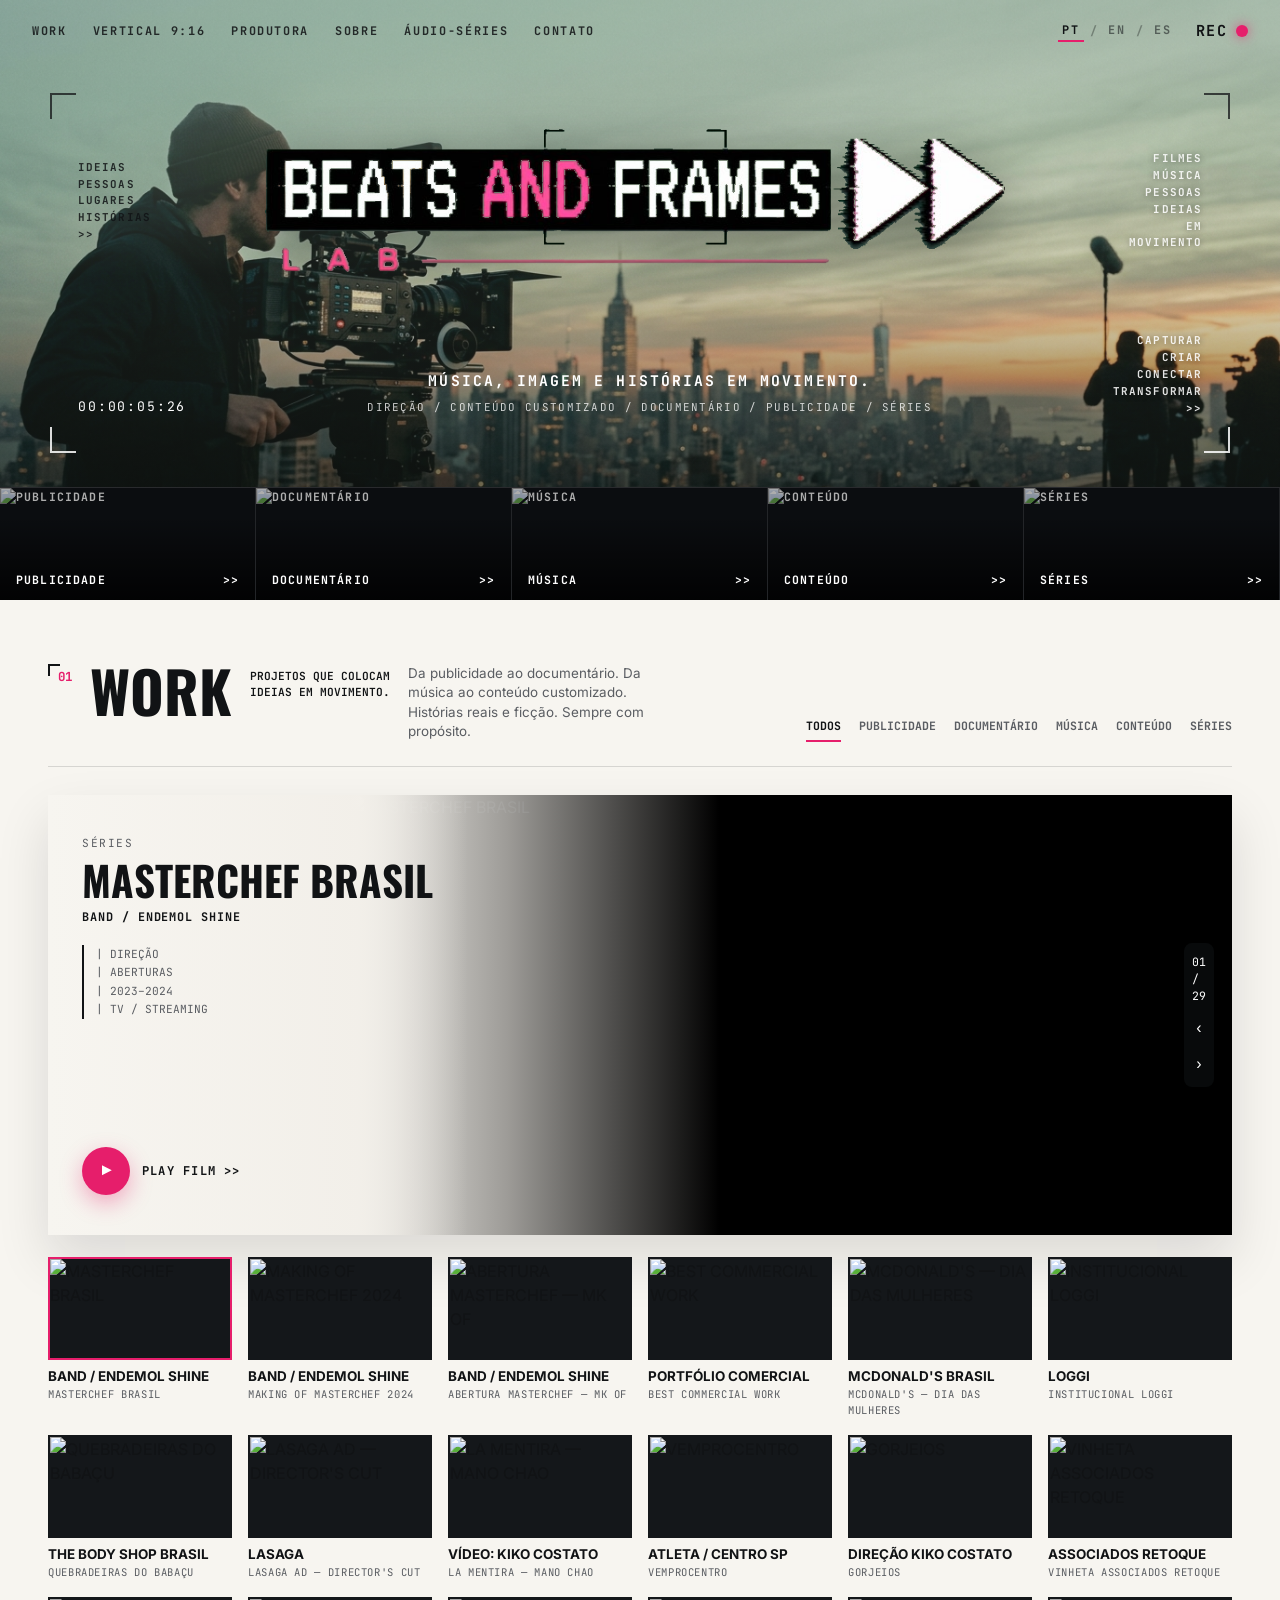
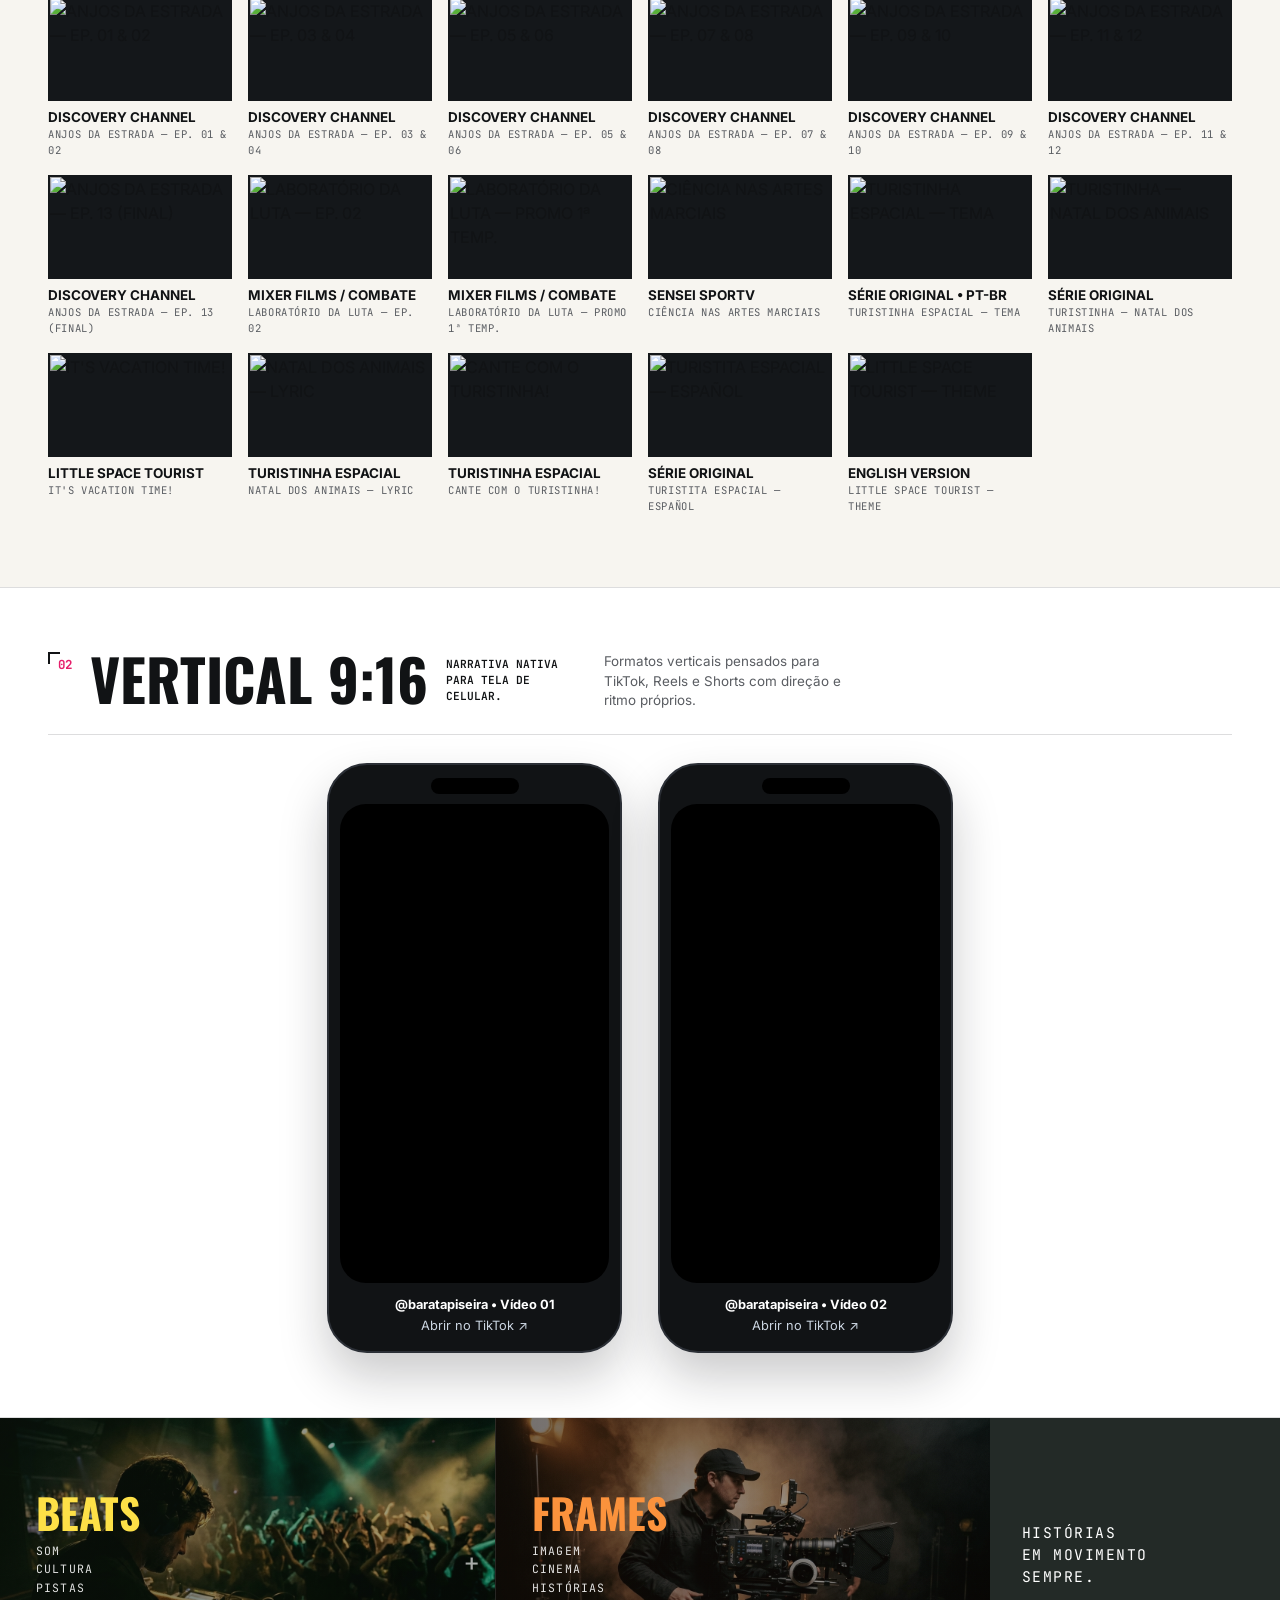
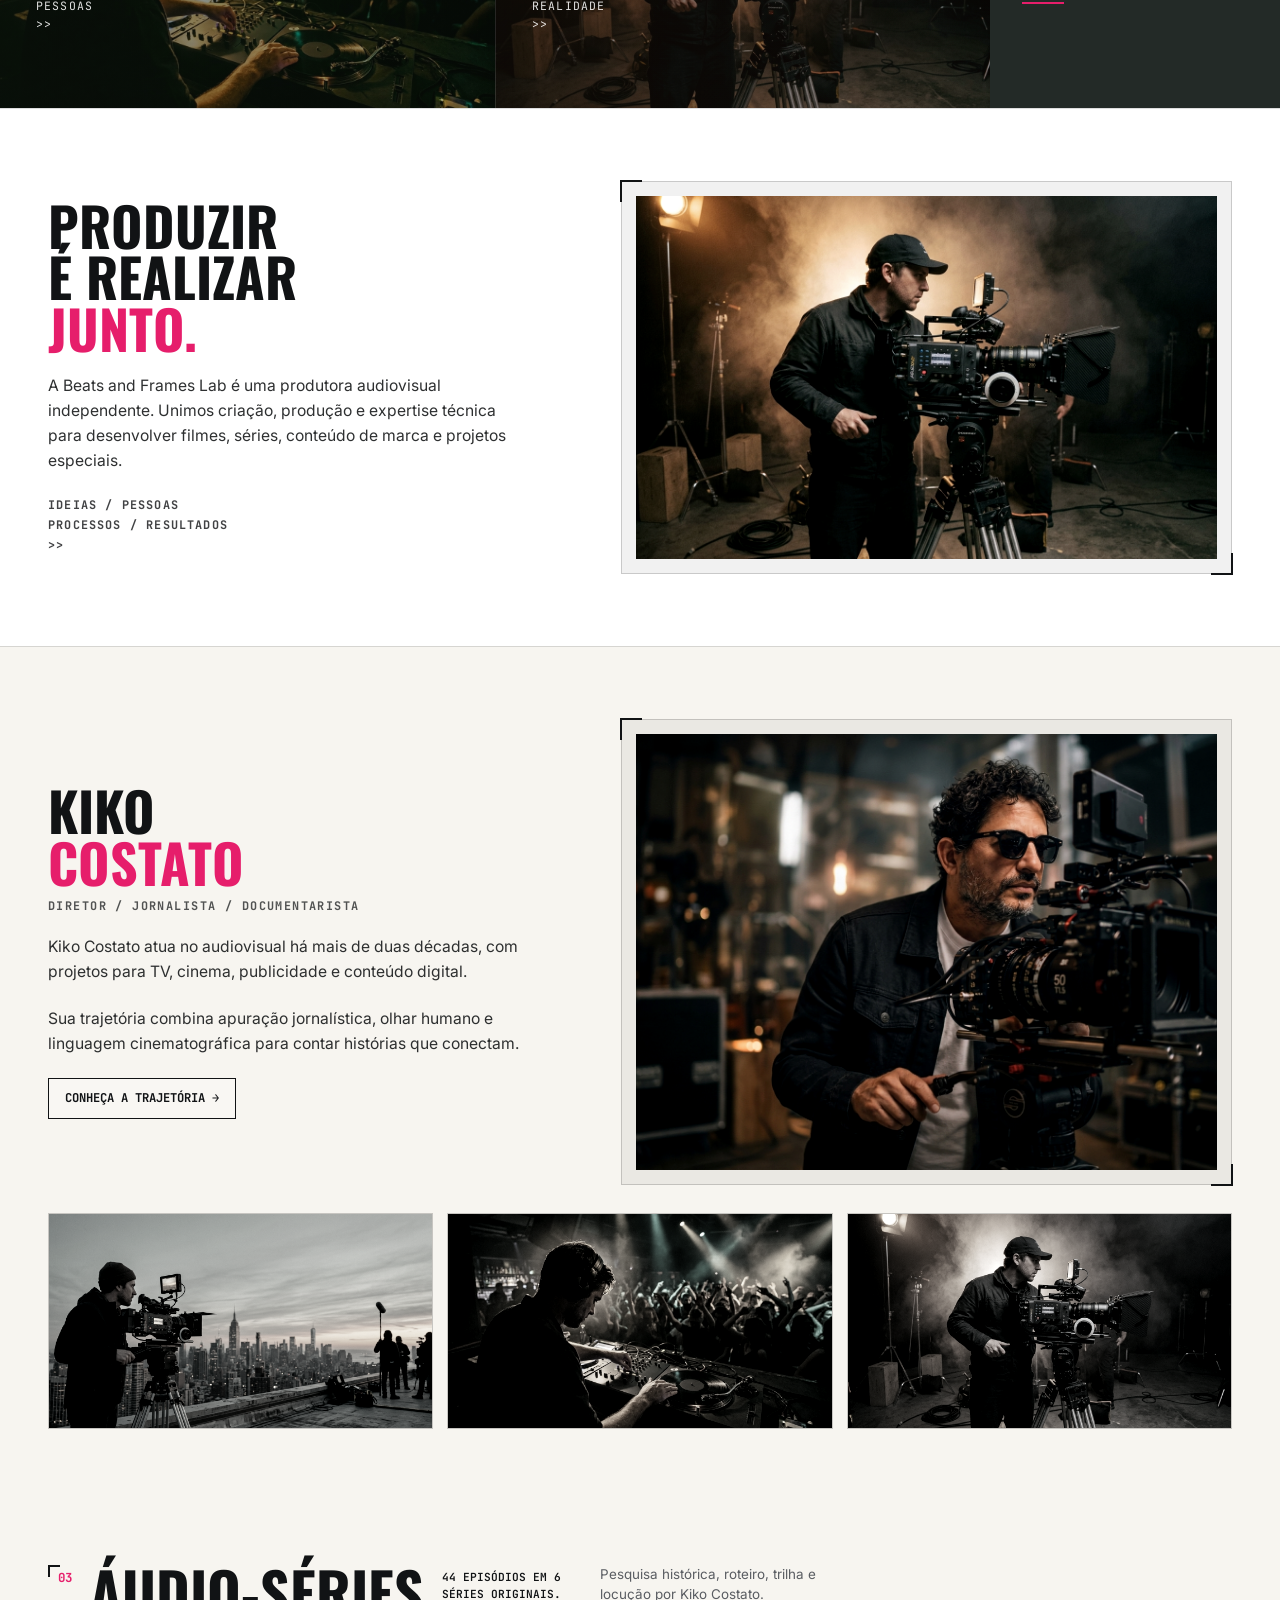
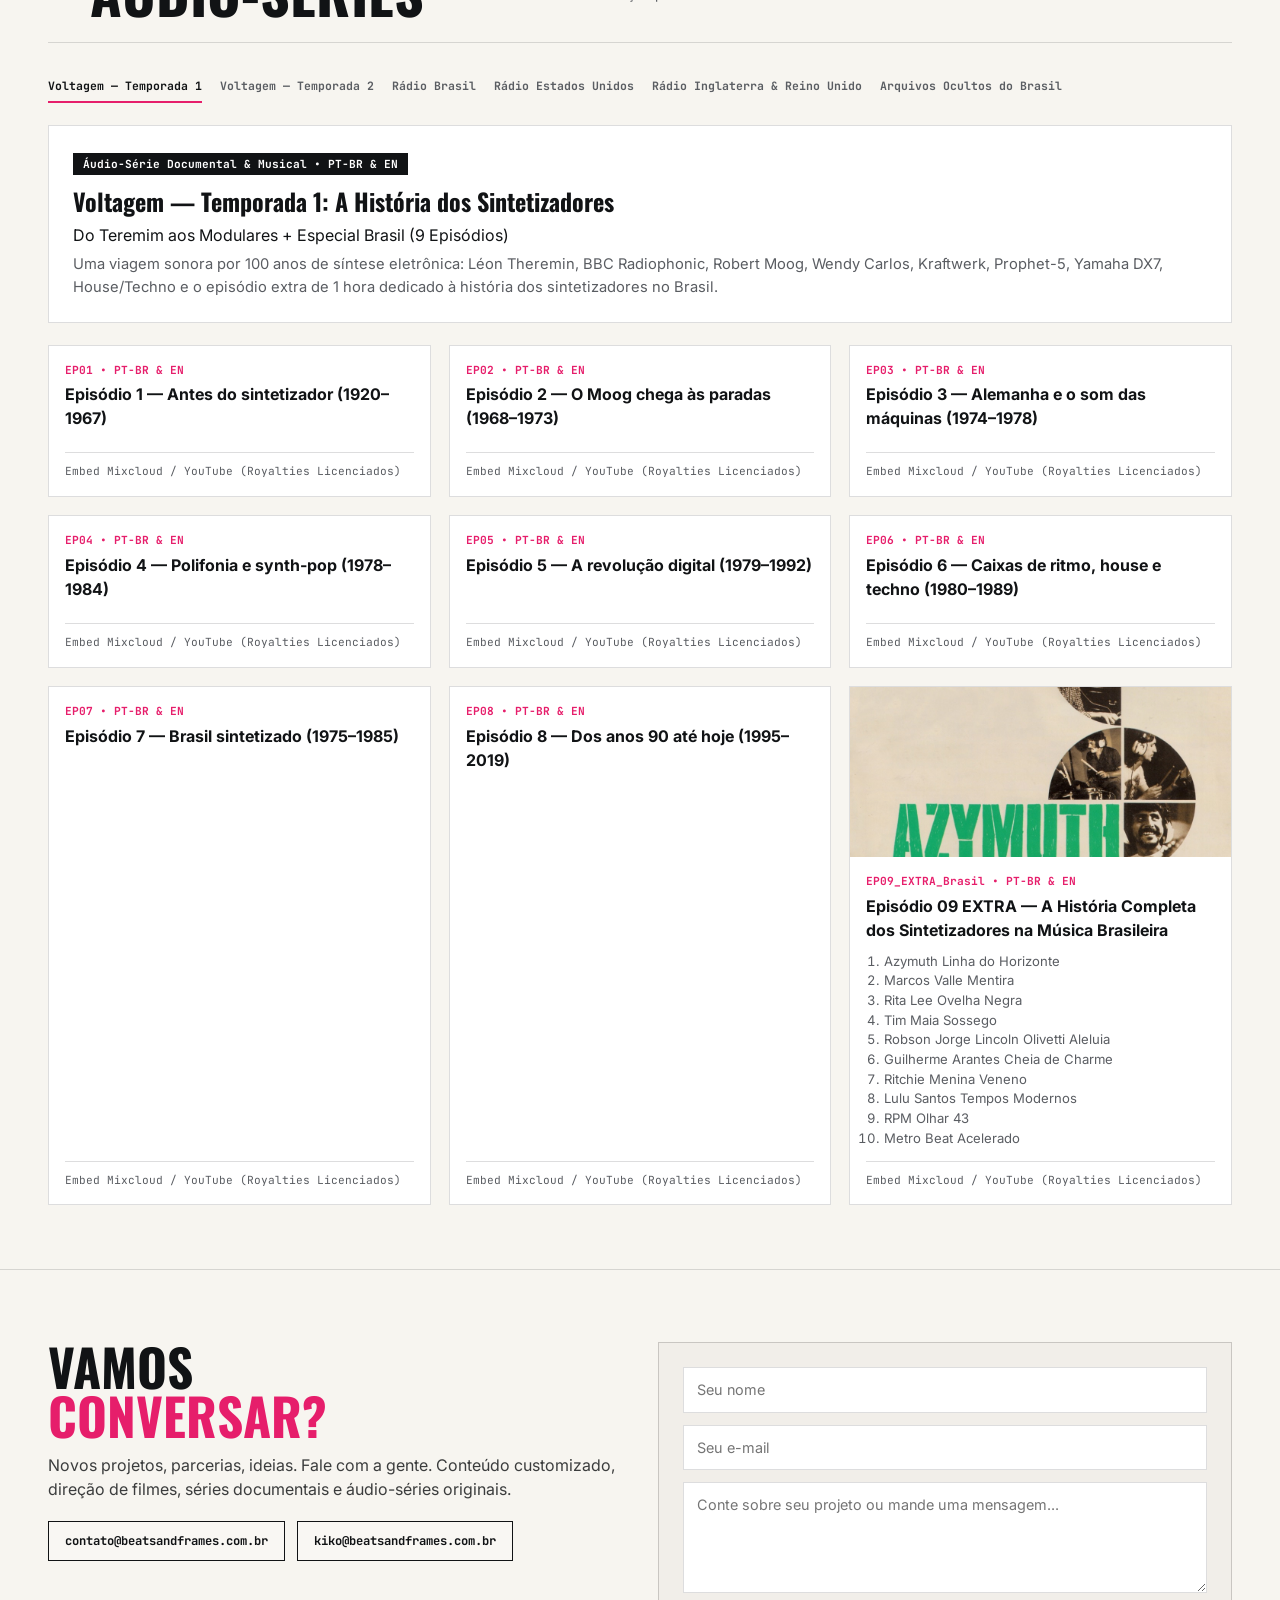
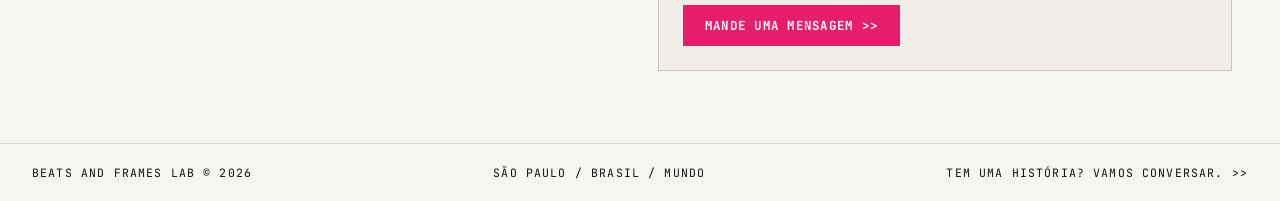
==== index.html @ 89334159 "Remove assistants photo from filmstrip" ====
<!DOCTYPE html>
<html lang="pt-BR">
<head>
  <meta charset="UTF-8" />
  <meta name="viewport" content="width=device-width, initial-scale=1.0" />
  <title>BEATS AND FRAMES LAB — Kiko Costato • Diretor, Criador &amp; DJ</title>
  <meta name="description" content="Beats and Frames Lab (beatsandframes.com.br): Música, imagem e histórias em movimento. Direção, conteúdo customizado, documentário, publicidade e séries." />
  <link rel="stylesheet" href="styles.css?v=5" />
</head>
<body>
  <header class="hero" id="top">
    <div class="hero-topbar">
      <nav class="hero-nav">
        <a href="#work" data-i18n="nav_work">Work</a>
        <a href="#verticais" data-i18n="nav_vertical">Vertical 9:16</a>
        <a href="#produtora" data-i18n="nav_prod">Produtora</a>
        <a href="#sobre" data-i18n="nav_about">Sobre</a>
        <a href="#audioseries" data-i18n="nav_audio">Áudio-Séries</a>
        <a href="#contato" data-i18n="nav_contact">Contato</a>
      </nav>
      <div class="hero-right-hud">
        <div class="lang-switcher" role="group" aria-label="Language selector">
          <button type="button" class="lang-btn active" data-lang="pt">PT</button>
          <span class="lang-sep">/</span>
          <button type="button" class="lang-btn" data-lang="en">EN</button>
          <span class="lang-sep">/</span>
          <button type="button" class="lang-btn" data-lang="es">ES</button>
        </div>
        <span class="rec-badge">REC <i></i></span>
      </div>
    </div>

    <div class="vf-frame">
      <div class="vf-corners">
        <div class="vf-inner">
          <div class="vf-grid">
            <div class="vf-side" data-i18n-html="vf_left">
              IDEIAS<br>PESSOAS<br>LUGARES<br>HISTÓRIAS<br>&gt;&gt;
            </div>
            <div class="brand-hero">
              <img src="assets/brand/logo_transparent.png" alt="BEATS AND FRAMES LAB" class="brand-logo-img" />
            </div>
            <div class="vf-side right" data-i18n-html="vf_right">
              FILMES<br>MÚSICA<br>PESSOAS<br>IDEIAS<br>EM<br>MOVIMENTO
            </div>
          </div>

          <div class="vf-bottom">
            <div class="tc-text">00:00:05:26</div>
            <div class="hero-tagline">
              <strong data-i18n="hero_tagline">MÚSICA, IMAGEM E HISTÓRIAS EM MOVIMENTO.</strong>
              <span data-i18n="hero_sub">DIREÇÃO / CONTEÚDO CUSTOMIZADO / DOCUMENTÁRIO / PUBLICIDADE / SÉRIES</span>
            </div>
            <div class="vf-side right" data-i18n-html="vf_bottom_right">
              CAPTURAR<br>CRIAR<br>CONECTAR<br>TRANSFORMAR<br>&gt;&gt;
            </div>
          </div>
        </div>
      </div>
    </div>

    <div class="cat-strip">
      <a class="cat-tile" data-cat="publicidade" href="#work">
        <img src="https://i.ytimg.com/vi/_sOtOC1IOZw/hqdefault.jpg" alt="Publicidade" data-i18n-alt="cat_pub" />
        <span data-i18n="cat_pub">PUBLICIDADE</span><span>&gt;&gt;</span>
      </a>
      <a class="cat-tile" data-cat="documentario" href="#work">
        <img src="https://i.ytimg.com/vi/7wOhthRJRkI/hqdefault.jpg" alt="Documentário" data-i18n-alt="cat_doc" />
        <span data-i18n="cat_doc">DOCUMENTÁRIO</span><span>&gt;&gt;</span>
      </a>
      <a class="cat-tile" data-cat="musica" href="#work">
        <img src="https://i.ytimg.com/vi/DtLi-rz_s7s/hqdefault.jpg" alt="Música" data-i18n-alt="cat_mus" />
        <span data-i18n="cat_mus">MÚSICA</span><span>&gt;&gt;</span>
      </a>
      <a class="cat-tile" data-cat="conteudo" href="#work">
        <img src="https://i.ytimg.com/vi/MU_pSA7fd24/hqdefault.jpg" alt="Conteúdo Customizado" data-i18n-alt="cat_cont" />
        <span data-i18n="cat_cont">CONTEÚDO</span><span>&gt;&gt;</span>
      </a>
      <a class="cat-tile" data-cat="series" href="#work">
        <img src="https://i.ytimg.com/vi/MU-wvdVBrzg/hqdefault.jpg" alt="Séries" data-i18n-alt="cat_ser" />
        <span data-i18n="cat_ser">SÉRIES</span><span>&gt;&gt;</span>
      </a>
    </div>
  </header>

  <section id="work" class="work-section">
    <div class="container">
      <div class="section-top">
        <div class="section-title-block">
          <span class="sec-num">01</span>
          <h2 class="sec-heading" data-i18n="work_heading">WORK</h2>
          <div class="sec-sub" data-i18n="work_sub">PROJETOS QUE COLOCAM IDEIAS EM MOVIMENTO.</div>
          <div class="sec-desc" data-i18n="work_desc">Da publicidade ao documentário. Da música ao conteúdo customizado. Histórias reais e ficção. Sempre com propósito.</div>
        </div>
        <div id="work-filters" class="work-filters"></div>
      </div>

      <div id="featured-stage" class="featured-stage"></div>
      <div id="thumb-strip" class="thumb-strip"></div>
    </div>
  </section>

  <section id="verticais" class="vertical-section">
    <div class="container">
      <div class="section-top">
        <div class="section-title-block">
          <span class="sec-num">02</span>
          <h2 class="sec-heading" data-i18n="vert_heading">VERTICAL 9:16</h2>
          <div class="sec-sub" data-i18n="vert_sub">NARRATIVA NATIVA PARA TELA DE CELULAR.</div>
          <div class="sec-desc" data-i18n="vert_desc">Formatos verticais pensados para TikTok, Reels e Shorts com direção e ritmo próprios.</div>
        </div>
      </div>
      <div class="phone-grid">
        <div class="phone-frame">
          <div class="phone-notch" aria-hidden="true"></div>
          <div class="phone-screen">
            <iframe src="https://www.tiktok.com/player/v1/7678216585844165909?music_info=1&amp;description=1" title="Barata Piseira — Vídeo 01" loading="lazy" allow="accelerometer; autoplay; clipboard-write; encrypted-media; gyroscope; picture-in-picture" allowfullscreen></iframe>
          </div>
          <div class="phone-caption">
            <strong data-i18n="vert_cap1">@baratapiseira • Vídeo 01</strong>
            <a href="https://www.tiktok.com/@baratapiseira/video/7678216585844165909" target="_blank" rel="noopener" data-i18n="vert_open">Abrir no TikTok ↗</a>
          </div>
        </div>
        <div class="phone-frame">
          <div class="phone-notch" aria-hidden="true"></div>
          <div class="phone-screen">
            <iframe src="https://www.tiktok.com/player/v1/7678517652633029908?music_info=1&amp;description=1" title="Barata Piseira — Vídeo 02" loading="lazy" allow="accelerometer; autoplay; clipboard-write; encrypted-media; gyroscope; picture-in-picture" allowfullscreen></iframe>
          </div>
          <div class="phone-caption">
            <strong data-i18n="vert_cap2">@baratapiseira • Vídeo 02</strong>
            <a href="https://www.tiktok.com/@baratapiseira/video/7678517652633029908" target="_blank" rel="noopener" data-i18n="vert_open">Abrir no TikTok ↗</a>
          </div>
        </div>
      </div>
    </div>
  </section>

  <section id="lab" class="split-banner">
    <div class="split-pane beats">
      <h3>BEATS</h3>
      <p data-i18n-html="split_beats">SOM<br>CULTURA<br>PISTAS<br>PESSOAS<br>&gt;&gt;</p>
      <span class="split-plus">+</span>
    </div>
    <div class="split-pane frames">
      <h3>FRAMES</h3>
      <p data-i18n-html="split_frames">IMAGEM<br>CINEMA<br>HISTÓRIAS<br>REALIDADE<br>&gt;&gt;</p>
    </div>
    <div class="split-end">
      <span data-i18n-html="split_end">HISTÓRIAS<br>EM MOVIMENTO<br>SEMPRE.</span>
      <i></i>
    </div>
  </section>

  <section id="produtora" class="sage-section">
    <div class="container">
      <div class="sage-grid">
        <div>
          <h2 class="sage-title" data-i18n-html="prod_title">PRODUZIR<br>É REALIZAR<br><span class="pink">JUNTO.</span></h2>
          <p class="sage-copy" data-i18n="prod_copy">A Beats and Frames Lab é uma produtora audiovisual independente. Unimos criação, produção e expertise técnica para desenvolver filmes, séries, conteúdo de marca e projetos especiais.</p>
          <div class="sage-meta" data-i18n-html="prod_meta">IDEIAS / PESSOAS<br>PROCESSOS / RESULTADOS<br>&gt;&gt;</div>
        </div>
        <div class="sage-photo-frame">
          <img src="assets/brand/frames_cinema.jpg" alt="Beats and Frames Lab — Produção" loading="lazy" />
        </div>
      </div>
    </div>
  </section>

  <section id="sobre" class="sage-section alt">
    <div class="container">
      <div class="sage-grid">
        <div>
          <h2 class="sage-title">KIKO<br><span class="pink">COSTATO</span></h2>
          <div class="sage-subtitle" data-i18n="about_role">DIRETOR / JORNALISTA / DOCUMENTARISTA</div>
          <p class="sage-copy" data-i18n="about_copy1">Kiko Costato atua no audiovisual há mais de duas décadas, com projetos para TV, cinema, publicidade e conteúdo digital.</p>
          <p class="sage-copy" data-i18n="about_copy2">Sua trajetória combina apuração jornalística, olhar humano e linguagem cinematográfica para contar histórias que conectam.</p>
          <a href="#work" class="btn-outline" data-i18n="about_cta">CONHEÇA A TRAJETÓRIA →</a>
        </div>
        <div class="sage-photo-frame portrait">
          <img src="assets/brand/hero_kiko.jpg?v=3" alt="Kiko Costato" loading="lazy" />
        </div>
      </div>
      <div class="filmstrip-row">
        <img src="assets/brand/hero_rooftop.jpg" alt="Set 01" loading="lazy" />
        <img src="assets/brand/beats_dj.jpg" alt="Set 02" loading="lazy" />
        <img src="assets/brand/frames_cinema.jpg" alt="Set 03" loading="lazy" />
      </div>
    </div>
  </section>

  <section id="audioseries" class="audio-section">
    <div class="container">
      <div class="section-top">
        <div class="section-title-block">
          <span class="sec-num">03</span>
          <h2 class="sec-heading" data-i18n="audio_heading">ÁUDIO-SÉRIES</h2>
          <div class="sec-sub" data-i18n="audio_sub">44 EPISÓDIOS EM 6 SÉRIES ORIGINAIS.</div>
          <div class="sec-desc" data-i18n="audio_desc">Pesquisa histórica, roteiro, trilha e locução por Kiko Costato.</div>
        </div>
      </div>
      <div id="series-tabs" class="work-filters" style="margin-bottom: 22px;"></div>
      <div id="series-detail"></div>
    </div>
  </section>

  <section id="contato" class="contact-section">
    <div class="container contact-grid">
      <div>
        <h2 data-i18n-html="contact_heading">VAMOS<br><span class="pink">CONVERSAR?</span></h2>
        <p data-i18n="contact_desc">Novos projetos, parcerias, ideias. Fale com a gente. Conteúdo customizado, direção de filmes, séries documentais e áudio-séries originais.</p>
        <div class="email-links">
          <a href="mailto:contato@beatsandframes.com.br" class="btn-outline">contato@beatsandframes.com.br</a>
          <a href="mailto:kiko@beatsandframes.com.br" class="btn-outline">kiko@beatsandframes.com.br</a>
        </div>
      </div>
      <form class="contact-form" action="https://formsubmit.co/contato@beatsandframes.com.br" method="POST">
        <input type="hidden" name="_subject" id="form-subject" value="Novo contato via Beats and Frames Lab" />
        <input type="hidden" name="_captcha" value="false" />
        <input type="text" name="name" placeholder="Seu nome" data-i18n-placeholder="form_name" required />
        <input type="email" name="email" placeholder="Seu e-mail" data-i18n-placeholder="form_email" required />
        <textarea name="message" rows="4" placeholder="Conte sobre seu projeto ou mande uma mensagem..." data-i18n-placeholder="form_msg" required></textarea>
        <button type="submit" data-i18n-html="form_btn">Mande uma mensagem &gt;&gt;</button>
      </form>
    </div>
  </section>

  <footer class="footer-bar">
    <span>BEATS AND FRAMES LAB © 2026</span>
    <span data-i18n="footer_loc">SÃO PAULO / BRASIL / MUNDO</span>
    <a href="#contato" data-i18n-html="footer_cta">TEM UMA HISTÓRIA? VAMOS CONVERSAR. &gt;&gt;</a>
  </footer>

  <script src="app.js?v=4"></script>
</body>
</html>
---- styles.css ----
@import url('https://fonts.googleapis.com/css2?family=Inter:wght@400;500;600;700&family=JetBrains+Mono:wght@400;500;700&family=Oswald:wght@600;700&display=swap');

:root {
  --paper: #f7f5f0;
  --paper-2: #ffffff;
  --ink: #111315;
  --ink-muted: #5a5d62;
  --sage-light: #8cac94;
  --sage: #6f907d;
  --sage-dark: #35473f;
  --pink: #e61e6b;
  --pink-hover: #ff2c7d;
  --border-light: rgba(17, 19, 21, 0.14);
}

* { box-sizing: border-box; }
html { scroll-behavior: smooth; }
body {
  margin: 0;
  font-family: 'Inter', -apple-system, BlinkMacSystemFont, sans-serif;
  background: var(--paper);
  color: var(--ink);
  line-height: 1.5;
  -webkit-font-smoothing: antialiased;
}

.container { max-width: 1240px; margin: 0 auto; padding: 0 28px; }
a { color: inherit; text-decoration: none; }
.mono { font-family: 'JetBrains Mono', monospace; }
.display { font-family: 'Oswald', sans-serif; text-transform: uppercase; letter-spacing: -0.01em; }

/* Viewfinder Hero */
.hero {
  position: relative;
  min-height: 600px;
  display: flex;
  flex-direction: column;
  justify-content: space-between;
  color: #fff;
  overflow: hidden;
  background:
    linear-gradient(180deg, rgba(164, 188, 173, 0.52) 0%, rgba(120, 148, 134, 0.18) 46%, rgba(12, 16, 14, 0.82) 100%),
    url('assets/brand/hero_rooftop.jpg') center/cover no-repeat;
}

.hero-topbar {
  position: relative;
  z-index: 10;
  display: flex;
  justify-content: space-between;
  align-items: center;
  padding: 20px 32px;
  font-family: 'JetBrains Mono', monospace;
  font-size: 0.74rem;
  letter-spacing: 0.14em;
  text-transform: uppercase;
  color: #111315;
}
.hero-nav { display: flex; gap: 26px; flex-wrap: wrap; }
.hero-nav a { font-weight: 700; opacity: 0.86; transition: opacity 0.15s; }
.hero-nav a:hover { opacity: 1; color: var(--pink); }
.hero-right-hud { display: flex; align-items: center; gap: 20px; font-weight: 700; }
.lang-switcher { display: inline-flex; align-items: center; gap: 6px; }
.lang-btn {
  background: none;
  border: none;
  padding: 2px 4px;
  font-family: 'JetBrains Mono', monospace;
  font-size: 0.74rem;
  font-weight: 700;
  letter-spacing: 0.14em;
  text-transform: uppercase;
  color: rgba(17, 19, 21, 0.55);
  cursor: pointer;
  border-bottom: 2px solid transparent;
  transition: color 0.15s, border-color 0.15s;
}
.lang-btn:hover { color: #111315; }
.lang-btn.active { color: #111315; border-bottom-color: var(--pink); }
.lang-sep { color: rgba(17, 19, 21, 0.35); user-select: none; }
.rec-badge { display: inline-flex; align-items: center; gap: 8px; font-size: 0.95rem; letter-spacing: 0.12em; color: #111315; }
.rec-badge i { width: 12px; height: 12px; border-radius: 50%; background: var(--pink); display: inline-block; box-shadow: 0 0 12px rgba(230, 30, 107, 0.7); }

/* Viewfinder corner brackets */
.vf-frame { position: relative; z-index: 5; flex: 1; display: flex; flex-direction: column; justify-content: center; padding: 28px 32px 32px; }
.vf-corners { position: relative; max-width: 1180px; width: 100%; margin: 0 auto; padding: 36px 28px; }
.vf-corners::before, .vf-corners::after,
.vf-inner::before, .vf-inner::after {
  content: '';
  position: absolute;
  width: 24px;
  height: 24px;
  border-color: rgba(17, 19, 21, 0.75);
  border-style: solid;
  pointer-events: none;
}
.vf-corners::before { top: 0; left: 0; border-width: 2px 0 0 2px; }
.vf-corners::after { top: 0; right: 0; border-width: 2px 2px 0 0; }
.vf-inner::before { bottom: 0; left: 0; border-width: 0 0 2px 2px; border-color: rgba(255, 255, 255, 0.85); }
.vf-inner::after { bottom: 0; right: 0; border-width: 0 2px 2px 0; border-color: rgba(255, 255, 255, 0.85); }

.vf-grid { display: grid; grid-template-columns: 140px 1fr 150px; gap: 20px; align-items: center; }
.vf-side { font-family: 'JetBrains Mono', monospace; font-size: 0.68rem; line-height: 1.55; letter-spacing: 0.1em; text-transform: uppercase; color: rgba(17, 19, 21, 0.85); font-weight: 700; }
.vf-side.right { text-align: right; color: rgba(255, 255, 255, 0.88); text-shadow: 0 1px 6px rgba(0,0,0,0.45); }

.brand-hero { text-align: center; }
.brand-logo-img {
  max-width: min(740px, 100%);
  width: 100%;
  height: auto;
  display: block;
  margin: 0 auto;
  filter: drop-shadow(0 12px 28px rgba(0, 0, 0, 0.35));
}
.brand-lockup { display: inline-flex; align-items: center; gap: 10px; justify-content: center; flex-wrap: wrap; }
.brand-bar {
  background: #0a0b0d;
  color: #fff;
  font-family: 'Oswald', sans-serif;
  font-size: clamp(2rem, 4.4vw, 3.6rem);
  font-weight: 700;
  letter-spacing: 0.04em;
  padding: 4px 20px;
  line-height: 1.05;
  box-shadow: 0 14px 34px rgba(0, 0, 0, 0.35);
}
.brand-bar .pink { color: var(--pink); }
.brand-ff { font-size: clamp(2rem, 4.2vw, 3.3rem); color: #fff; text-shadow: 0 4px 18px rgba(0, 0, 0, 0.5); letter-spacing: -0.08em; line-height: 1; }
.brand-lab-row { display: flex; align-items: center; justify-content: center; gap: 14px; max-width: 560px; margin: 10px auto 0; }
.brand-lab-row span { font-family: 'JetBrains Mono', monospace; color: var(--pink); font-weight: 700; font-size: 1rem; letter-spacing: 0.42em; text-shadow: 0 1px 6px rgba(0,0,0,0.35); }
.brand-lab-row i { flex: 1; height: 2px; background: var(--pink); display: block; }

.vf-bottom {
  display: flex;
  justify-content: space-between;
  align-items: flex-end;
  gap: 20px;
  margin-top: 44px;
  padding-top: 16px;
}
.tc-text { font-family: 'JetBrains Mono', monospace; font-size: 0.82rem; letter-spacing: 0.14em; color: #fff; }
.hero-tagline { text-align: center; }
.hero-tagline strong { display: block; font-family: 'JetBrains Mono', monospace; font-size: 0.92rem; letter-spacing: 0.14em; color: #fff; }
.hero-tagline span { font-family: 'JetBrains Mono', monospace; font-size: 0.68rem; letter-spacing: 0.12em; color: rgba(255,255,255,0.78); }

/* 5-Column Category Strip */
.cat-strip { display: grid; grid-template-columns: repeat(5, 1fr); background: #0b0d10; border-top: 1px solid rgba(255,255,255,0.12); }
.cat-tile {
  position: relative;
  height: 112px;
  overflow: hidden;
  display: flex;
  align-items: flex-end;
  justify-content: space-between;
  padding: 12px 16px;
  color: #fff;
  font-family: 'JetBrains Mono', monospace;
  font-size: 0.72rem;
  font-weight: 700;
  letter-spacing: 0.1em;
  border-right: 1px solid rgba(255,255,255,0.1);
  cursor: pointer;
}
.cat-tile img { position: absolute; inset: 0; width: 100%; height: 100%; object-fit: cover; filter: saturate(0.75) brightness(0.68); transition: transform 0.35s, filter 0.25s; }
.cat-tile::after { content: ''; position: absolute; inset: 0; background: linear-gradient(180deg, transparent 25%, rgba(0,0,0,0.82) 100%); }
.cat-tile:hover img { transform: scale(1.06); filter: saturate(1) brightness(0.85); }
.cat-tile span { position: relative; z-index: 2; }

/* 01 WORK Section */
.work-section { padding: 64px 0 72px; background: var(--paper); color: var(--ink); }
.section-top { display: flex; justify-content: space-between; align-items: flex-end; gap: 28px; flex-wrap: wrap; padding-bottom: 24px; border-bottom: 1px solid var(--border-light); margin-bottom: 28px; }
.section-title-block { display: flex; align-items: flex-start; gap: 18px; flex-wrap: wrap; }
.sec-num { position: relative; font-family: 'JetBrains Mono', monospace; font-size: 0.78rem; color: var(--pink); font-weight: 700; padding: 4px 0 0 10px; }
.sec-num::before { content: ''; position: absolute; top: 0; left: 0; width: 10px; height: 10px; border-top: 2px solid var(--ink); border-left: 2px solid var(--ink); }
.sec-heading { font-family: 'Oswald', sans-serif; font-size: clamp(2.6rem, 4.5vw, 3.8rem); line-height: 0.92; margin: 0; font-weight: 700; text-transform: uppercase; }
.sec-sub { font-family: 'JetBrains Mono', monospace; font-size: 0.7rem; line-height: 1.45; text-transform: uppercase; color: var(--ink); max-width: 140px; padding-top: 4px; font-weight: 600; }
.sec-desc { font-size: 0.84rem; color: var(--ink-muted); max-width: 240px; line-height: 1.45; }

.work-filters { display: flex; gap: 18px; flex-wrap: wrap; font-family: 'JetBrains Mono', monospace; font-size: 0.72rem; letter-spacing: 0.1em; text-transform: uppercase; }
.filter-btn { background: none; border: 0; padding: 6px 0; cursor: pointer; font: inherit; color: var(--ink-muted); font-weight: 700; border-bottom: 2px solid transparent; transition: color 0.15s, border-color 0.15s; }
.filter-btn:hover { color: var(--ink); }
.filter-btn.active { color: var(--ink); border-bottom-color: var(--pink); }

/* Featured Case Study */
.featured-stage {
  position: relative;
  background: var(--paper);
  color: var(--ink);
  min-height: 440px;
  display: grid;
  grid-template-columns: 420px 1fr;
  overflow: hidden;
  box-shadow: 0 24px 50px rgba(17, 19, 21, 0.12);
}
.featured-info {
  position: relative;
  z-index: 3;
  padding: 40px 34px;
  display: flex;
  flex-direction: column;
  justify-content: space-between;
  background: linear-gradient(90deg, var(--paper) 0%, rgba(242, 239, 233, 0.94) 72%, rgba(242, 239, 233, 0) 100%);
  color: var(--ink);
}
.featured-cat { font-family: 'JetBrains Mono', monospace; font-size: 0.7rem; letter-spacing: 0.14em; text-transform: uppercase; color: var(--ink-muted); margin-bottom: 8px; }
.featured-title { font-family: 'Oswald', sans-serif; font-size: clamp(2rem, 3.2vw, 2.9rem); line-height: 0.96; margin: 0 0 10px; text-transform: uppercase; }
.featured-client { font-family: 'JetBrains Mono', monospace; font-size: 0.74rem; font-weight: 700; letter-spacing: 0.08em; text-transform: uppercase; color: var(--ink); margin-bottom: 18px; }
.featured-specs { border-left: 2px solid var(--ink); padding-left: 12px; font-family: 'JetBrains Mono', monospace; font-size: 0.7rem; line-height: 1.65; text-transform: uppercase; color: var(--ink-muted); margin-bottom: 24px; }
.play-pill { display: inline-flex; align-items: center; gap: 12px; background: none; border: 0; padding: 0; cursor: pointer; font-family: 'JetBrains Mono', monospace; font-size: 0.76rem; font-weight: 700; letter-spacing: 0.1em; text-transform: uppercase; color: var(--ink); }
.play-circle { width: 48px; height: 48px; border-radius: 50%; background: var(--pink); color: #fff; display: inline-flex; align-items: center; justify-content: center; font-size: 1rem; padding-left: 3px; box-shadow: 0 8px 22px rgba(230, 30, 107, 0.35); transition: transform 0.15s; }
.play-pill:hover .play-circle { transform: scale(1.08); }

.featured-media { position: relative; min-height: 440px; background: #000; margin-left: -120px; }
.featured-media img { position: absolute; inset: 0; width: 100%; height: 100%; object-fit: cover; }
.featured-media::after {
  content: '';
  position: absolute;
  inset: 0;
  background: linear-gradient(90deg, var(--paper) 0%, rgba(242, 239, 233, 0.65) 18%, rgba(242, 239, 233, 0) 42%);
  pointer-events: none;
  z-index: 2;
}
.featured-media.is-playing::after { display: none; }
.featured-media iframe { position: absolute; inset: 0; width: 100%; height: 100%; border: 0; z-index: 4; }
.stage-controls {
  position: absolute;
  right: 18px;
  top: 50%;
  transform: translateY(-50%);
  z-index: 5;
  display: flex;
  flex-direction: column;
  align-items: center;
  gap: 10px;
  background: rgba(12, 14, 16, 0.72);
  padding: 10px 8px;
  border-radius: 8px;
  color: #fff;
  font-family: 'JetBrains Mono', monospace;
  font-size: 0.72rem;
}
.stage-controls button { background: none; border: 0; color: #fff; cursor: pointer; font-size: 1rem; padding: 4px; }
.stage-controls button:hover { color: var(--pink); }

/* Thumbnail Strip */
.thumb-strip { display: grid; grid-template-columns: repeat(auto-fill, minmax(175px, 1fr)); gap: 16px; margin-top: 22px; }
.thumb-card { cursor: pointer; transition: transform 0.15s; }
.thumb-card:hover { transform: translateY(-2px); }
.thumb-img-wrap { position: relative; aspect-ratio: 16 / 9; background: #14171a; overflow: hidden; margin-bottom: 8px; border: 2px solid transparent; }
.thumb-card.active .thumb-img-wrap { border-color: var(--pink); }
.thumb-img-wrap img { width: 100%; height: 100%; object-fit: cover; display: block; }
.thumb-client { font-weight: 700; font-size: 0.84rem; color: var(--ink); line-height: 1.25; }
.thumb-sub { font-family: 'JetBrains Mono', monospace; font-size: 0.66rem; text-transform: uppercase; color: var(--ink-muted); letter-spacing: 0.06em; margin-top: 2px; }

/* 02 Vertical 9:16 */
.vertical-section { padding: 64px 0; background: var(--paper-2); border-top: 1px solid var(--border-light); border-bottom: 1px solid var(--border-light); }
.phone-grid { display: flex; flex-wrap: wrap; justify-content: center; gap: 36px; margin-top: 12px; }
.phone-frame {
  width: 295px;
  background: #111315;
  border: 2px solid #2b2f36;
  border-radius: 40px;
  padding: 13px 11px 16px;
  box-shadow: 0 24px 48px rgba(17, 19, 21, 0.22);
  display: flex;
  flex-direction: column;
  align-items: center;
}
.phone-notch { width: 88px; height: 16px; background: #000; border-radius: 999px; margin-bottom: 10px; }
.phone-screen { position: relative; width: 100%; aspect-ratio: 9 / 16; background: #000; border-radius: 26px; overflow: hidden; }
.phone-screen iframe { position: absolute; inset: 0; width: 100%; height: 100%; border: 0; }
.phone-caption { margin-top: 12px; text-align: center; font-size: 0.8rem; color: #cbd5e1; }
.phone-caption strong { display: block; color: #fff; margin-bottom: 2px; }

/* 03 BEATS + FRAMES Split Banner */
.split-banner { display: grid; grid-template-columns: 1fr 1fr 290px; min-height: 290px; background: #0c0e10; color: #fff; }
.split-pane {
  position: relative;
  padding: 40px 36px;
  display: flex;
  flex-direction: column;
  justify-content: center;
  overflow: hidden;
}
.split-pane.beats {
  background: linear-gradient(90deg, rgba(14, 24, 14, 0.58), rgba(14, 24, 14, 0.35)),
    url('assets/brand/beats_dj.jpg') center/cover no-repeat;
}
.split-pane.frames {
  background: linear-gradient(90deg, rgba(22, 14, 10, 0.60), rgba(22, 14, 10, 0.35)),
    url('assets/brand/frames_cinema.jpg') center/cover no-repeat;
  border-left: 1px solid rgba(255,255,255,0.12);
}
.split-pane h3 { font-family: 'Oswald', sans-serif; font-size: 2.6rem; margin: 0 0 8px; line-height: 1; }
.split-pane.beats h3 { color: #fde047; }
.split-pane.frames h3 { color: #fb923c; }
.split-pane p { font-family: 'JetBrains Mono', monospace; font-size: 0.72rem; line-height: 1.6; letter-spacing: 0.1em; text-transform: uppercase; color: rgba(255,255,255,0.88); margin: 0; }
.split-plus { position: absolute; right: 16px; top: 50%; transform: translateY(-50%); font-family: 'JetBrains Mono', monospace; font-size: 1.6rem; color: rgba(255,255,255,0.65); }
.split-end {
  background: #232a27;
  padding: 40px 32px;
  display: flex;
  flex-direction: column;
  justify-content: center;
  font-family: 'JetBrains Mono', monospace;
  font-size: 0.92rem;
  letter-spacing: 0.1em;
  line-height: 1.5;
  text-transform: uppercase;
}
.split-end i { width: 42px; height: 2px; background: var(--pink); display: block; margin-top: 14px; }

/* 04 Audio Series */
.audio-section { padding: 64px 0; background: var(--paper); }
.series-banner { background: #fff; border: 1px solid var(--border-light); padding: 24px; margin-bottom: 22px; }
.series-banner .badge { display: inline-block; background: var(--ink); color: #fff; padding: 3px 10px; font-family: 'JetBrains Mono', monospace; font-size: 0.7rem; font-weight: 700; margin-bottom: 8px; }
.series-banner h3 { margin: 0 0 4px; font-size: 1.5rem; font-family: 'Oswald', sans-serif; }
.series-banner p { margin: 6px 0 0; color: var(--ink-muted); font-size: 0.92rem; }
.ep-grid { display: grid; grid-template-columns: repeat(auto-fill, minmax(290px, 1fr)); gap: 18px; }
.ep-card { background: #fff; border: 1px solid var(--border-light); display: flex; flex-direction: column; }
.ep-cover { width: 100%; height: 170px; object-fit: cover; }
.ep-body { padding: 16px; flex: 1; display: flex; flex-direction: column; }
.ep-code { color: var(--pink); font-family: 'JetBrains Mono', monospace; font-size: 0.7rem; font-weight: 700; }
.ep-title { margin: 4px 0 10px; font-size: 1rem; font-weight: 700; }
.ep-list { margin: 0 0 12px; padding-left: 18px; color: var(--ink-muted); font-size: 0.82rem; }
.ep-footer { margin-top: auto; padding-top: 10px; border-top: 1px solid var(--border-light); font-family: 'JetBrains Mono', monospace; font-size: 0.7rem; color: var(--ink-muted); }

/* White / Editorial Paper Sections (Produtora, Sobre, Contato) */
.sage-section {
  position: relative;
  padding: 72px 0;
  background: #ffffff;
  color: var(--ink);
  border-top: 1px solid var(--border-light);
}
.sage-section.alt {
  background: var(--paper);
}
.sage-grid { display: grid; grid-template-columns: 1fr 1.15fr; gap: 42px; align-items: center; }
.sage-title {
  font-family: 'Oswald', sans-serif;
  font-size: clamp(2.4rem, 4.2vw, 3.5rem);
  line-height: 0.96;
  margin: 0 0 18px;
  text-transform: uppercase;
  color: #111315;
}
.sage-title .pink { color: var(--pink); }
.sage-subtitle {
  font-family: 'JetBrains Mono', monospace;
  font-size: 0.74rem;
  font-weight: 700;
  letter-spacing: 0.12em;
  text-transform: uppercase;
  color: rgba(17, 19, 21, 0.72);
  margin: -8px 0 18px;
}
.sage-copy { font-size: 0.98rem; line-height: 1.6; color: rgba(17, 19, 21, 0.88); margin: 0 0 22px; max-width: 480px; }
.sage-meta {
  font-family: 'JetBrains Mono', monospace;
  font-size: 0.74rem;
  line-height: 1.7;
  letter-spacing: 0.1em;
  text-transform: uppercase;
  font-weight: 700;
  color: rgba(17, 19, 21, 0.8);
}
.sage-photo-frame {
  position: relative;
  padding: 14px;
  border: 1px solid rgba(17, 19, 21, 0.18);
  background: rgba(17, 19, 21, 0.06);
}
.sage-photo-frame::before, .sage-photo-frame::after {
  content: '';
  position: absolute;
  width: 20px;
  height: 20px;
  border-color: #111315;
  border-style: solid;
  pointer-events: none;
}
.sage-photo-frame::before { top: -2px; left: -2px; border-width: 2px 0 0 2px; }
.sage-photo-frame::after { bottom: -2px; right: -2px; border-width: 0 2px 2px 0; }
.sage-photo-frame img { width: 100%; display: block; aspect-ratio: 16 / 10; object-fit: cover; filter: contrast(1.06) saturate(0.82); }
.sage-photo-frame.portrait img { aspect-ratio: 4 / 3; object-position: center 20%; filter: contrast(1.06) saturate(0.92); }

.filmstrip-row { display: grid; grid-template-columns: repeat(3, 1fr); gap: 14px; margin-top: 28px; }
.filmstrip-row img { width: 100%; aspect-ratio: 16 / 9; object-fit: cover; display: block; filter: grayscale(0.85) contrast(1.08); border: 1px solid rgba(17, 19, 21, 0.2); }

/* Contact + Editorial Footer */
.contact-section {
  padding: 72px 0;
  background: var(--paper);
  border-top: 1px solid var(--border-light);
}
.contact-grid { display: grid; grid-template-columns: 1fr 1fr; gap: 36px; align-items: start; }
.contact-grid h2 { font-family: 'Oswald', sans-serif; font-size: clamp(2.4rem, 4vw, 3.2rem); margin: 0 0 12px; line-height: 0.96; text-transform: uppercase; }
.contact-grid h2 .pink { color: var(--pink); }
.contact-grid p { color: rgba(17, 19, 21, 0.82); margin: 0 0 20px; }
.email-links { display: flex; gap: 12px; flex-wrap: wrap; }
.btn-outline { border: 1px solid var(--ink); padding: 10px 16px; font-family: 'JetBrains Mono', monospace; font-size: 0.76rem; font-weight: 700; display: inline-block; background: rgba(255, 255, 255, 0.18); }
.btn-outline:hover { background: var(--ink); color: #fff; }
.contact-form { display: flex; flex-direction: column; gap: 12px; background: rgba(242, 239, 233, 0.94); padding: 24px; border: 1px solid rgba(17, 19, 21, 0.18); }
.contact-form input, .contact-form textarea { width: 100%; padding: 11px 13px; border: 1px solid var(--border-light); background: #fff; font: inherit; font-size: 0.9rem; }
.contact-form button { background: var(--pink); color: #fff; border: 0; padding: 12px 22px; font-family: 'JetBrains Mono', monospace; font-size: 0.78rem; font-weight: 700; letter-spacing: 0.1em; text-transform: uppercase; cursor: pointer; align-self: flex-start; }

.footer-bar {
  background: var(--paper);
  border-top: 1px solid var(--border-light);
  padding: 20px 32px;
  display: flex;
  justify-content: space-between;
  align-items: center;
  gap: 16px;
  flex-wrap: wrap;
  font-family: 'JetBrains Mono', monospace;
  font-size: 0.72rem;
  letter-spacing: 0.1em;
  text-transform: uppercase;
}

@media (max-width: 960px) {
  .vf-grid, .featured-stage, .split-banner, .contact-grid, .sage-grid { grid-template-columns: 1fr; }
  .vf-side { display: none; }
  .cat-strip { grid-template-columns: repeat(2, 1fr); }
  .hero-nav { display: none; }
  .featured-media { margin-left: 0; }
  .featured-media::after { display: none; }
  .featured-info { background: var(--paper); }
  .filmstrip-row { grid-template-columns: 1fr; }
}
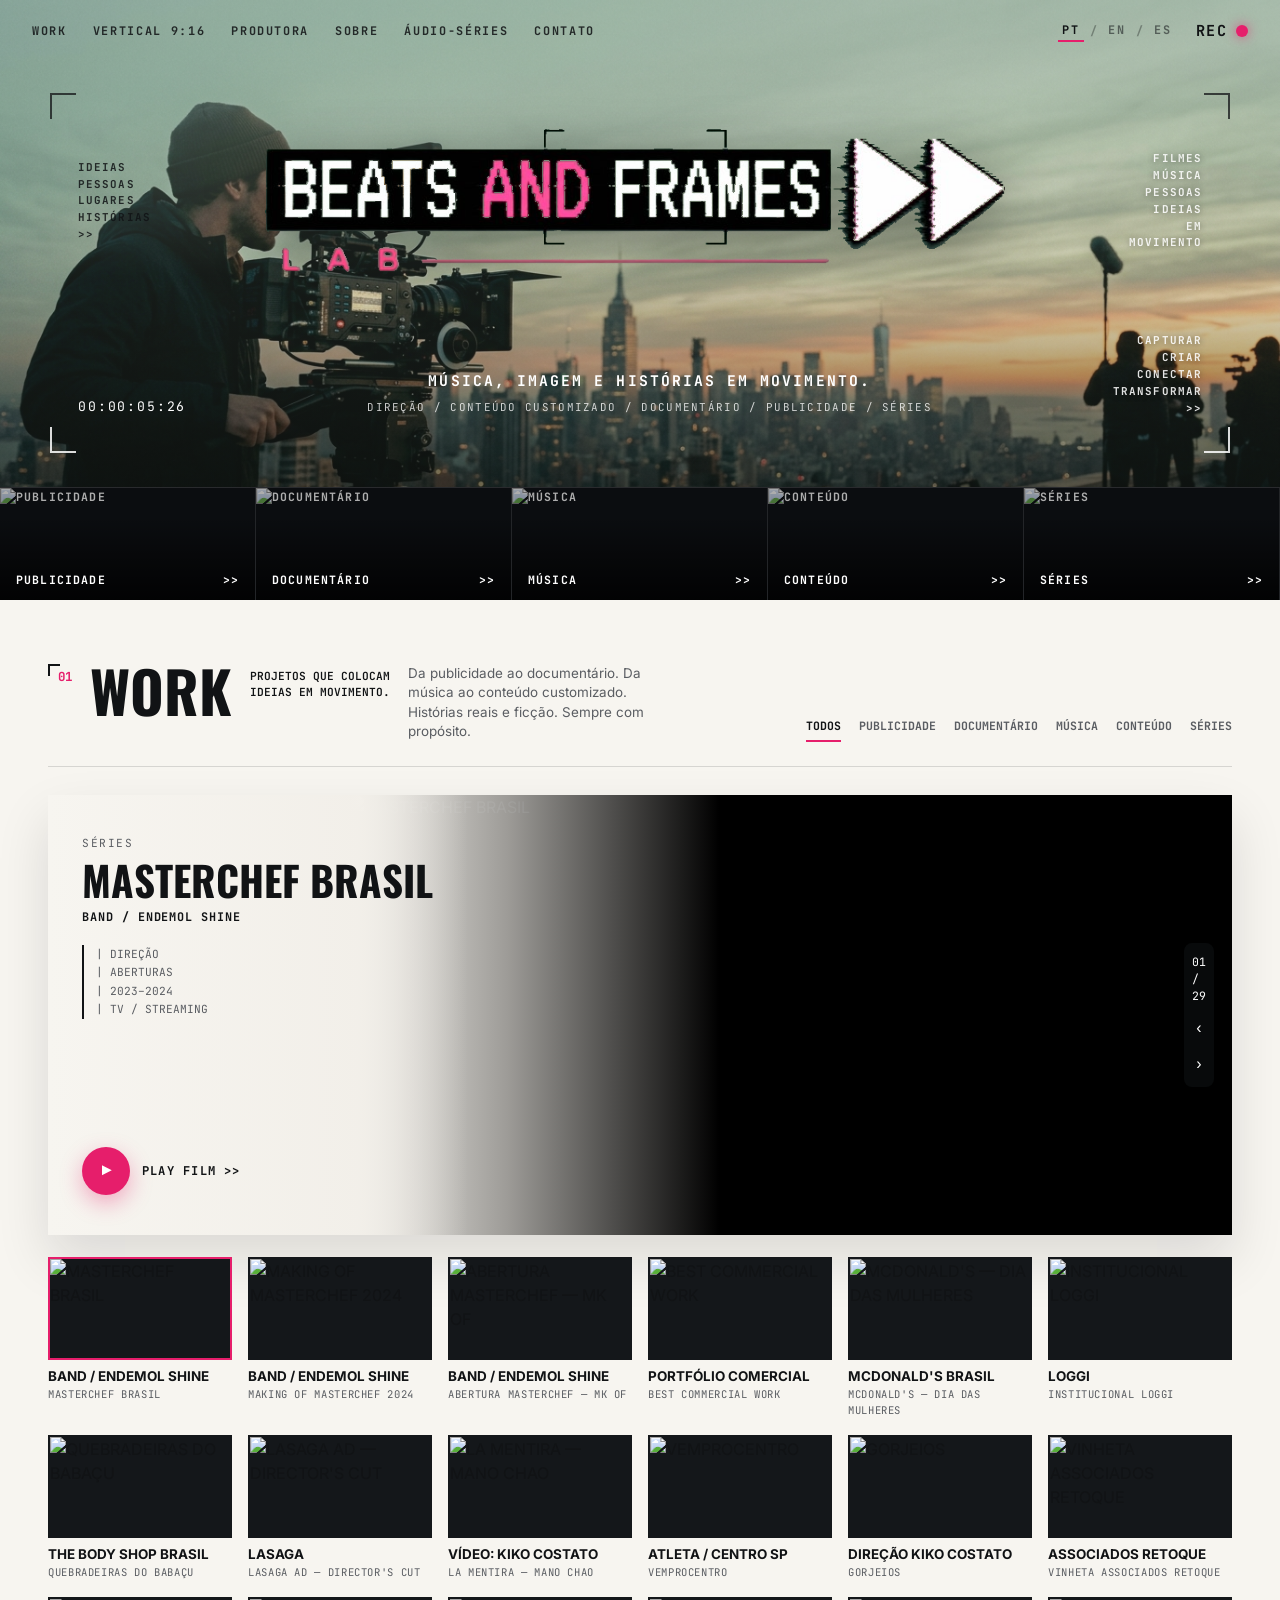
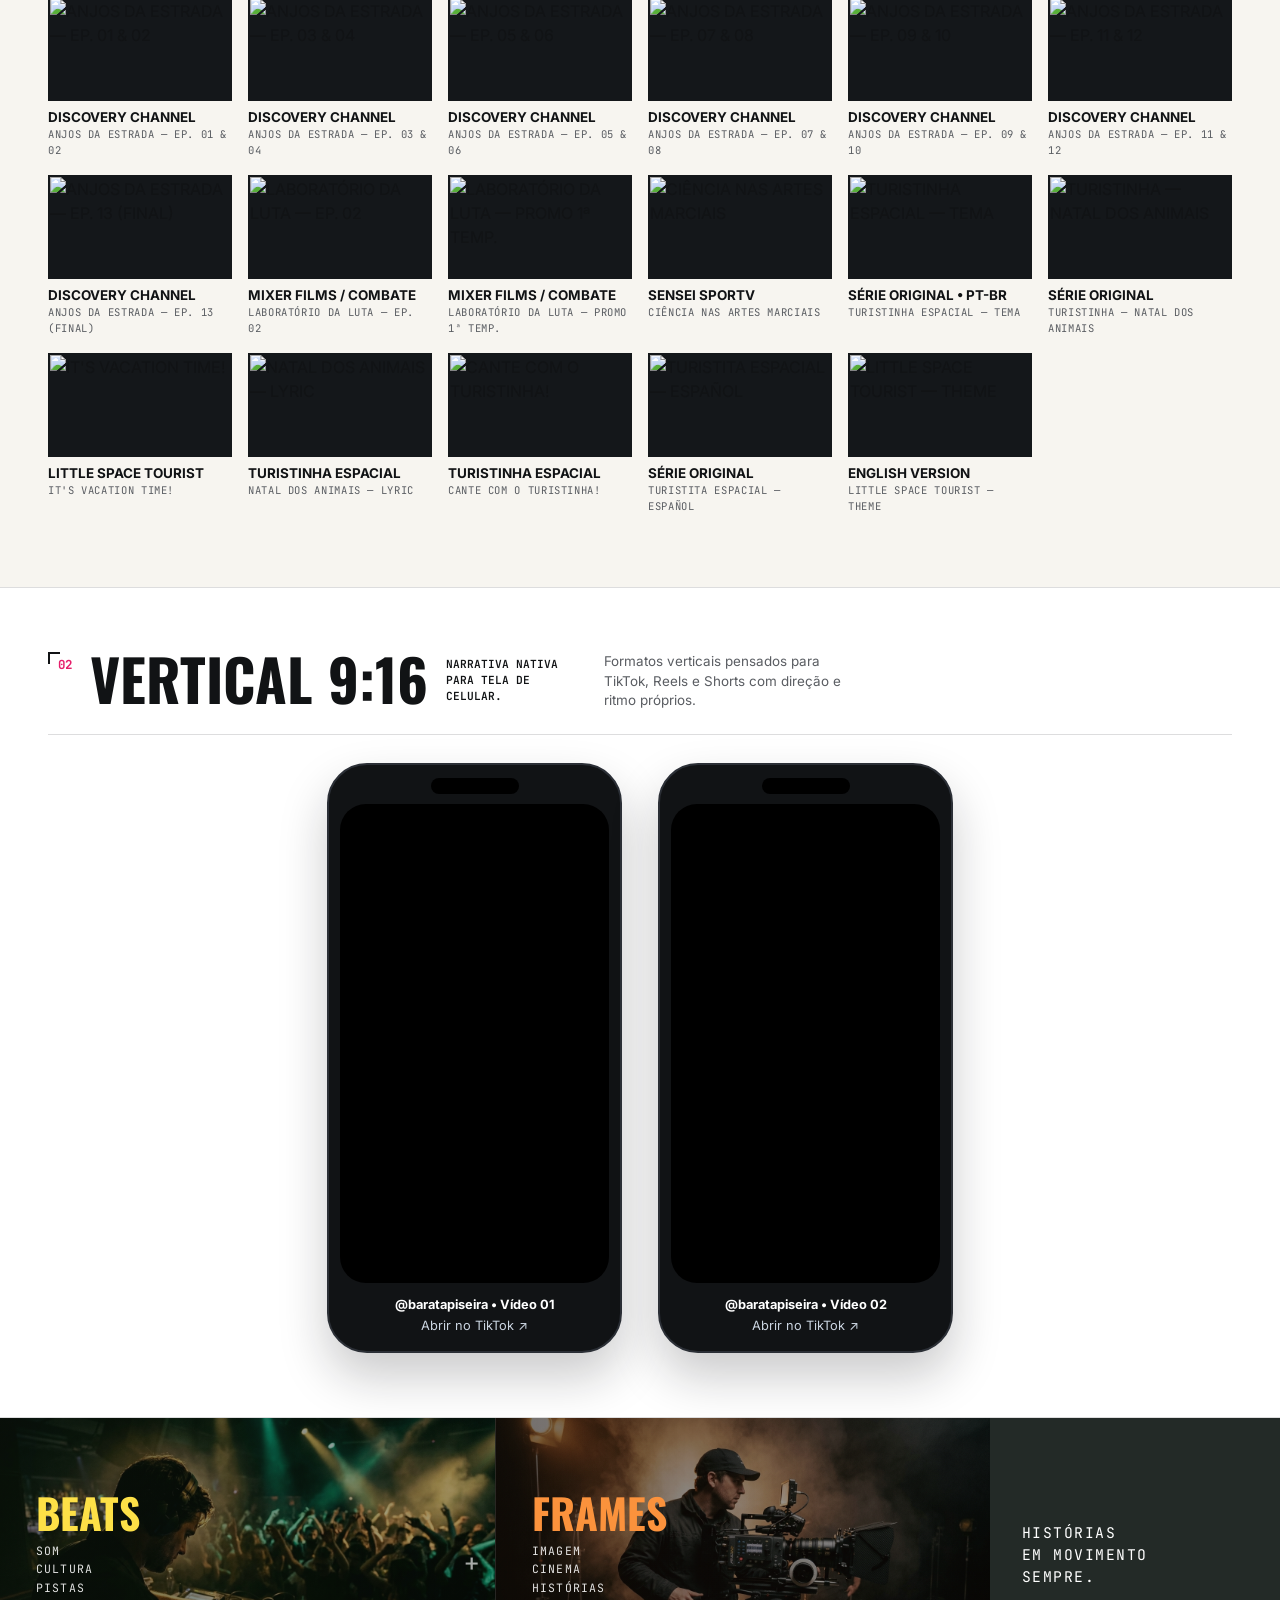
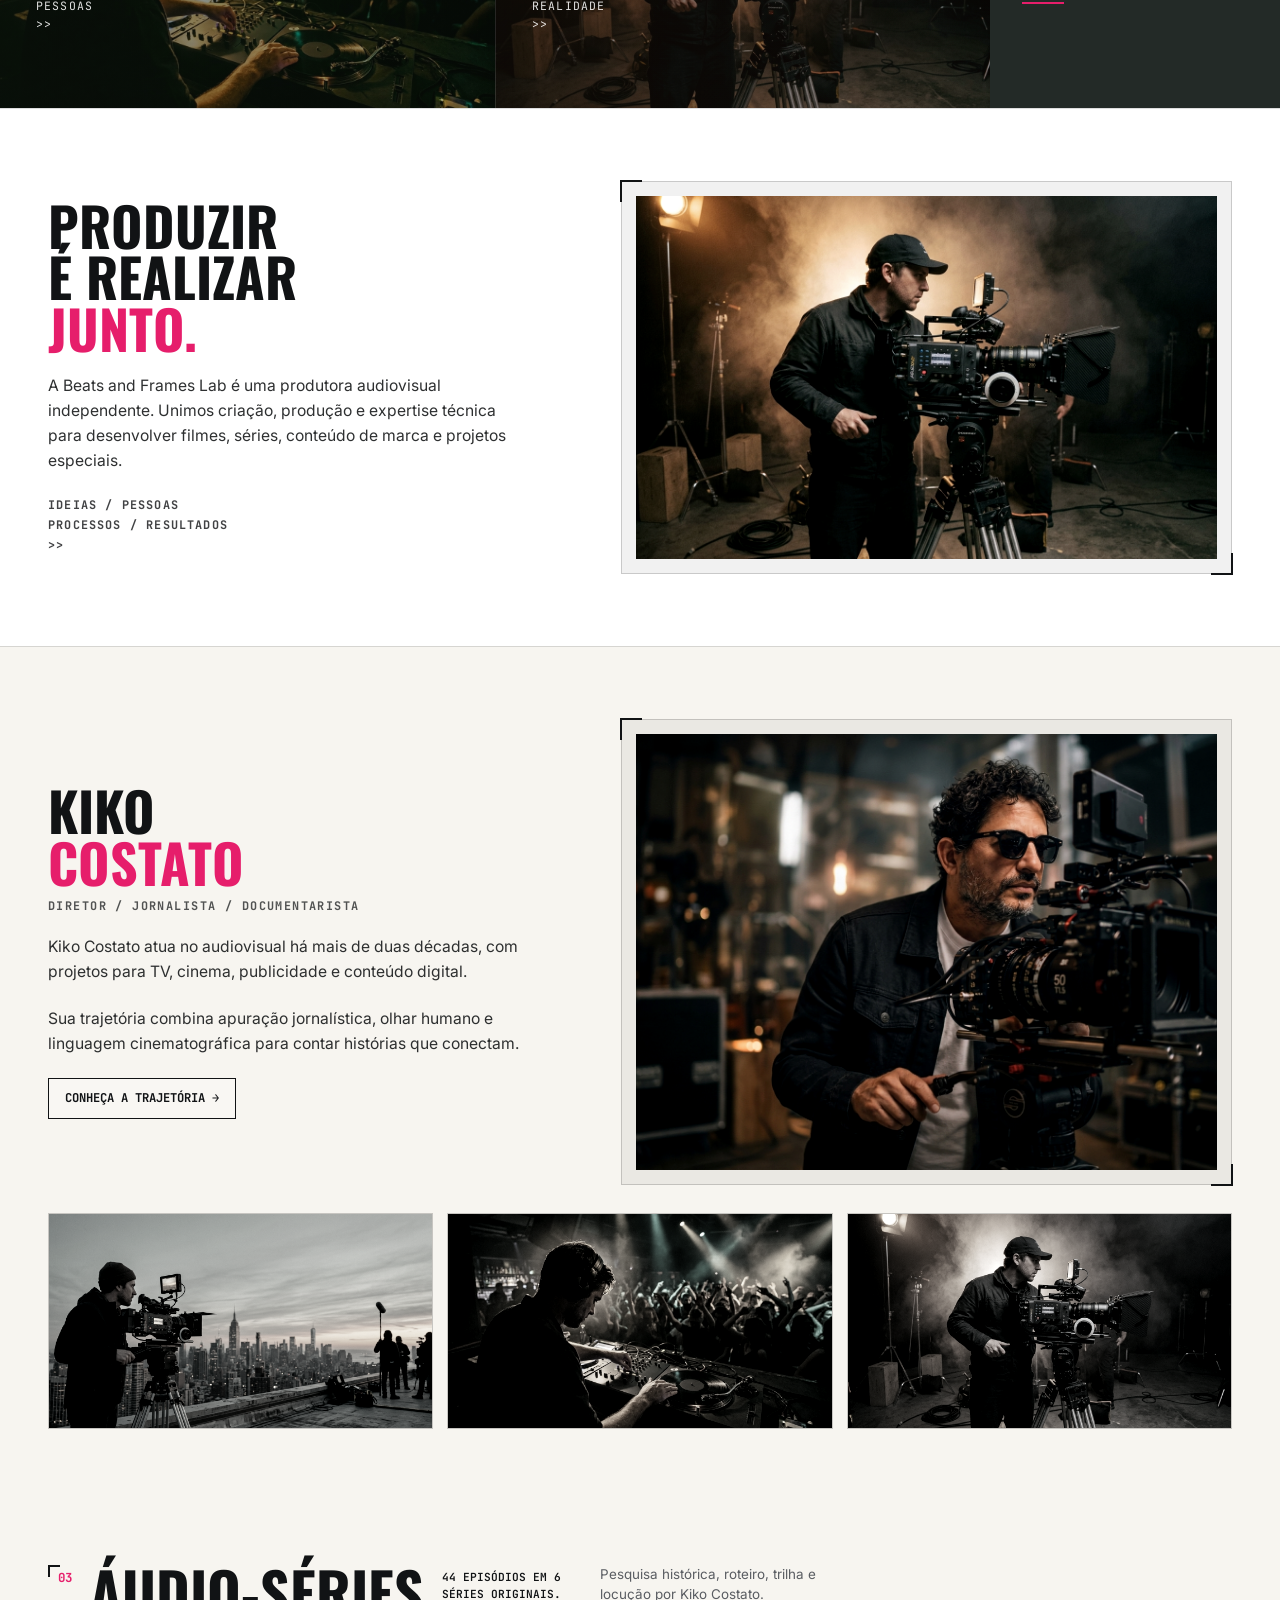
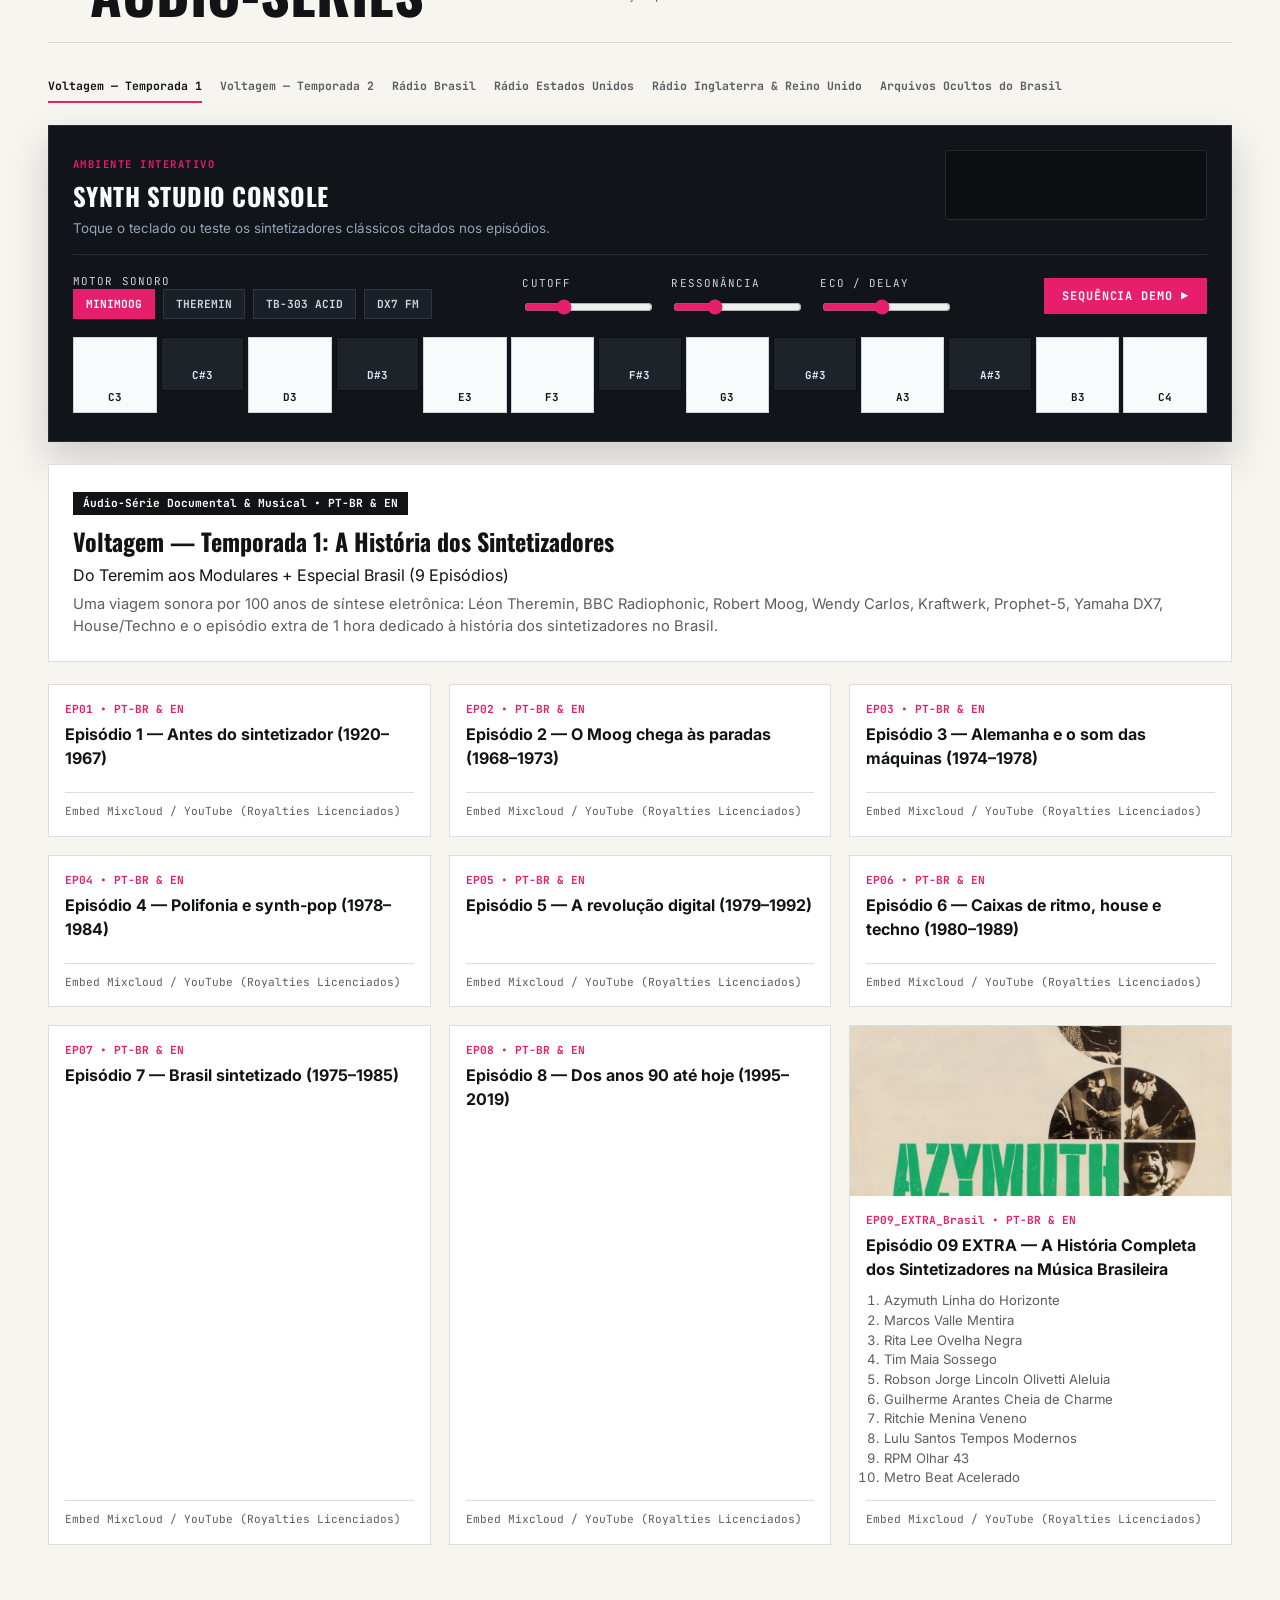
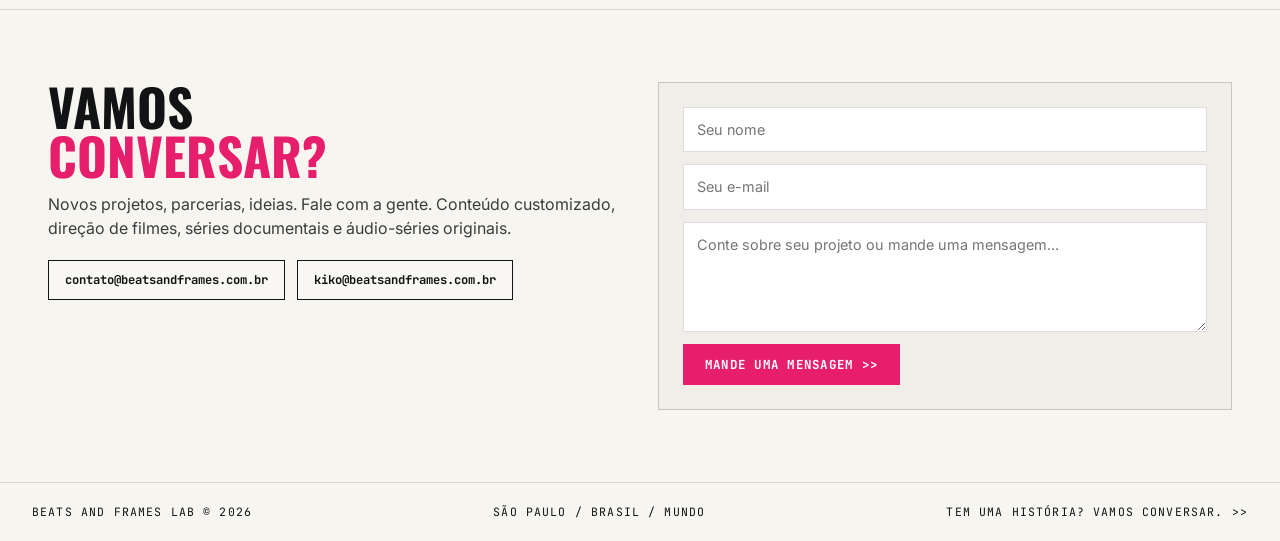
==== commit 25ea92aa: "Add interactive WebAudio studio environments for each of the 6 audio-series" ====
--- a/index.html
+++ b/index.html
@@ -5,7 +5,7 @@
   <meta name="viewport" content="width=device-width, initial-scale=1.0" />
   <title>BEATS AND FRAMES LAB — Kiko Costato • Diretor, Criador &amp; DJ</title>
   <meta name="description" content="Beats and Frames Lab (beatsandframes.com.br): Música, imagem e histórias em movimento. Direção, conteúdo customizado, documentário, publicidade e séries." />
-  <link rel="stylesheet" href="styles.css?v=5" />
+  <link rel="stylesheet" href="styles.css?v=6" />
 </head>
 <body>
   <header class="hero" id="top">
@@ -199,6 +199,7 @@
         </div>
       </div>
       <div id="series-tabs" class="work-filters" style="margin-bottom: 22px;"></div>
+      <div id="series-env"></div>
       <div id="series-detail"></div>
     </div>
   </section>
@@ -230,6 +231,7 @@
     <a href="#contato" data-i18n-html="footer_cta">TEM UMA HISTÓRIA? VAMOS CONVERSAR. &gt;&gt;</a>
   </footer>
 
-  <script src="app.js?v=4"></script>
+  <script src="environments.js?v=6"></script>
+  <script src="app.js?v=6"></script>
 </body>
 </html>
--- a/styles.css
+++ b/styles.css
@@ -420,6 +420,133 @@
   text-transform: uppercase;
 }
 
+/* Series Studio Environments ("Ambientes") */
+.env-console {
+  background: #111418;
+  color: #f8fafc;
+  border: 1px solid #262b32;
+  padding: 24px;
+  margin-bottom: 22px;
+  box-shadow: 0 18px 40px rgba(17, 19, 21, 0.18);
+}
+.env-head {
+  display: flex;
+  justify-content: space-between;
+  align-items: flex-start;
+  gap: 20px;
+  flex-wrap: wrap;
+  border-bottom: 1px solid rgba(255, 255, 255, 0.1);
+  padding-bottom: 16px;
+  margin-bottom: 18px;
+}
+.env-badge {
+  display: inline-block;
+  font-family: 'JetBrains Mono', monospace;
+  font-size: 0.66rem;
+  letter-spacing: 0.14em;
+  color: var(--pink);
+  font-weight: 700;
+  margin-bottom: 4px;
+}
+.env-head h4 {
+  font-family: 'Oswald', sans-serif;
+  font-size: 1.55rem;
+  margin: 0 0 4px;
+  letter-spacing: 0.02em;
+}
+.env-head p { margin: 0; font-size: 0.84rem; color: #94a3b8; }
+#env-scope { background: #0c0f12; border: 1px solid #262b32; border-radius: 4px; }
+.env-readout {
+  font-family: 'JetBrains Mono', monospace;
+  font-size: 0.76rem;
+  color: #fde047;
+  background: #0a0c0e;
+  border: 1px solid #272c33;
+  padding: 8px 14px;
+}
+.env-onair {
+  font-family: 'JetBrains Mono', monospace;
+  font-size: 0.84rem;
+  font-weight: 700;
+  color: #fff;
+  background: var(--pink);
+  padding: 6px 14px;
+  letter-spacing: 0.14em;
+}
+.env-controls-row {
+  display: flex;
+  align-items: center;
+  justify-content: space-between;
+  gap: 18px;
+  flex-wrap: wrap;
+}
+.env-group label, .env-sliders label {
+  display: flex;
+  flex-direction: column;
+  gap: 6px;
+  font-family: 'JetBrains Mono', monospace;
+  font-size: 0.68rem;
+  letter-spacing: 0.1em;
+  color: #cbd5e1;
+}
+.env-sliders { display: flex; gap: 16px; flex-wrap: wrap; }
+.env-sliders input[type="range"] { accent-color: var(--pink); cursor: pointer; }
+.env-pills { display: flex; gap: 8px; flex-wrap: wrap; }
+.env-pill {
+  background: #1b2026;
+  color: #cbd5e1;
+  border: 1px solid #303640;
+  padding: 7px 12px;
+  font-family: 'JetBrains Mono', monospace;
+  font-size: 0.7rem;
+  font-weight: 700;
+  cursor: pointer;
+}
+.env-pill.active, .env-pill:hover { background: var(--pink); color: #fff; border-color: var(--pink); }
+.env-action {
+  background: var(--pink);
+  color: #fff;
+  border: 0;
+  padding: 10px 18px;
+  font-family: 'JetBrains Mono', monospace;
+  font-size: 0.74rem;
+  font-weight: 700;
+  letter-spacing: 0.08em;
+  cursor: pointer;
+}
+.env-action:hover { background: var(--pink-hover); }
+.synth-keys {
+  display: flex;
+  gap: 4px;
+  margin-top: 18px;
+  overflow-x: auto;
+  padding-bottom: 4px;
+}
+.s-key {
+  flex: 1;
+  min-width: 42px;
+  height: 76px;
+  background: #f8fafc;
+  color: #111315;
+  border: 1px solid #cbd5e1;
+  font-family: 'JetBrains Mono', monospace;
+  font-size: 0.68rem;
+  font-weight: 700;
+  display: flex;
+  align-items: flex-end;
+  justify-content: center;
+  padding-bottom: 8px;
+  cursor: pointer;
+}
+.s-key.blk {
+  background: #1e232a;
+  color: #e2e8f0;
+  border-color: #0b0d10;
+  height: 54px;
+  min-width: 34px;
+}
+.s-key:active { background: var(--pink); color: #fff; }
+
 @media (max-width: 960px) {
   .vf-grid, .featured-stage, .split-banner, .contact-grid, .sage-grid { grid-template-columns: 1fr; }
   .vf-side { display: none; }
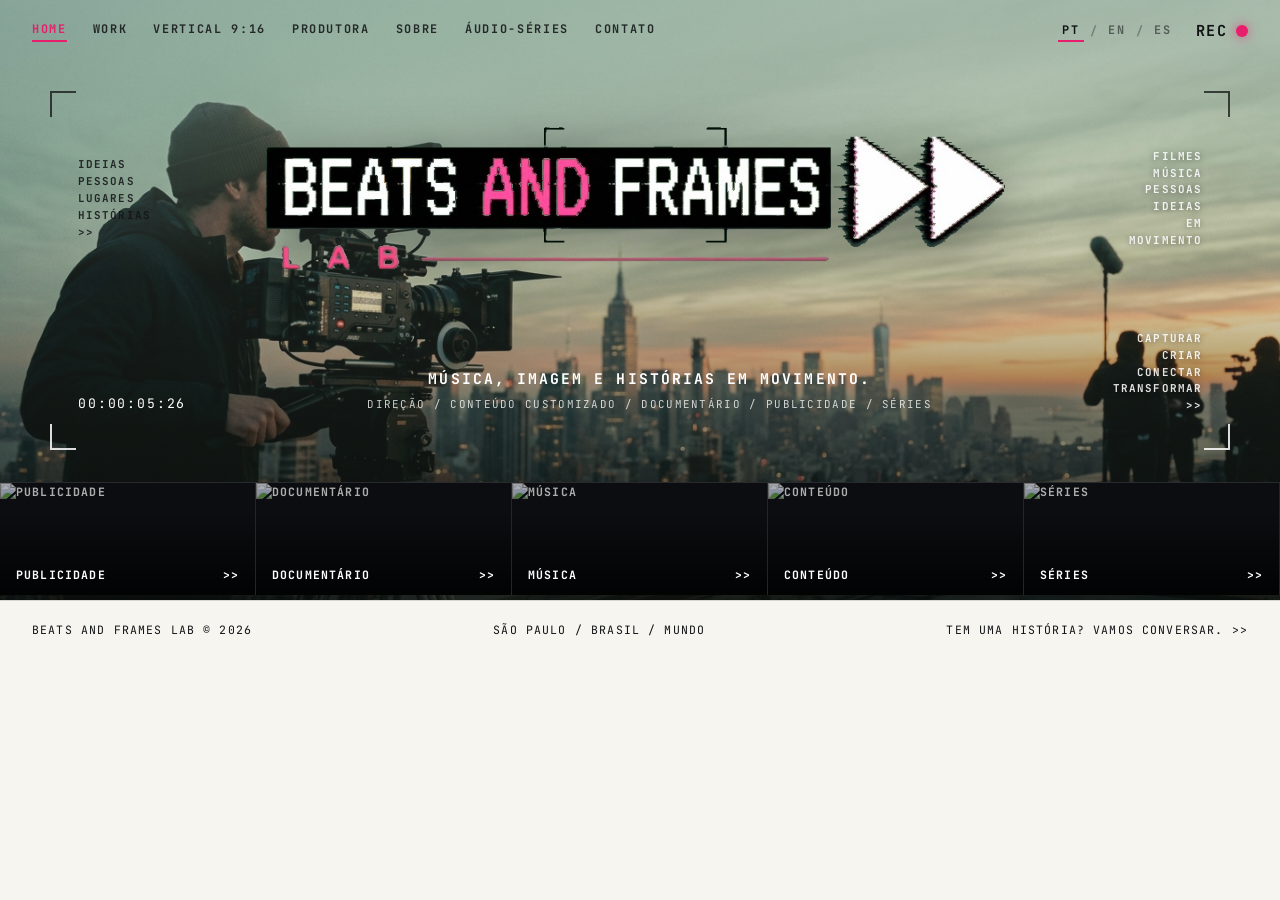
==== commit 4f40c936: "Paginate site into dedicated views, declutter Work videos, and add thematic pages + timelines for ea" ====
--- a/index.html
+++ b/index.html
@@ -5,18 +5,42 @@
   <meta name="viewport" content="width=device-width, initial-scale=1.0" />
   <title>BEATS AND FRAMES LAB — Kiko Costato • Diretor, Criador &amp; DJ</title>
   <meta name="description" content="Beats and Frames Lab (beatsandframes.com.br): Música, imagem e histórias em movimento. Direção, conteúdo customizado, documentário, publicidade e séries." />
-  <link rel="stylesheet" href="styles.css?v=6" />
+  <link rel="stylesheet" href="styles.css?v=8" />
 </head>
 <body>
-  <header class="hero" id="top">
+  <div class="inner-topbar">
+    <a href="#home" class="inner-brand" data-page-link="home">BEATS <span class="pink">AND</span> FRAMES LAB</a>
+    <nav class="hero-nav">
+      <a href="#home" data-page-link="home">Home</a>
+      <a href="#work" data-page-link="work" data-i18n="nav_work">Work</a>
+      <a href="#verticais" data-page-link="verticais" data-i18n="nav_vertical">Vertical 9:16</a>
+      <a href="#produtora" data-page-link="produtora" data-i18n="nav_prod">Produtora</a>
+      <a href="#sobre" data-page-link="sobre" data-i18n="nav_about">Sobre</a>
+      <a href="#audioseries" data-page-link="audioseries" data-i18n="nav_audio">Áudio-Séries</a>
+      <a href="#contato" data-page-link="contato" data-i18n="nav_contact">Contato</a>
+    </nav>
+    <div class="hero-right-hud">
+      <div class="lang-switcher" role="group" aria-label="Language selector">
+        <button type="button" class="lang-btn active" data-lang="pt">PT</button>
+        <span class="lang-sep">/</span>
+        <button type="button" class="lang-btn" data-lang="en">EN</button>
+        <span class="lang-sep">/</span>
+        <button type="button" class="lang-btn" data-lang="es">ES</button>
+      </div>
+      <span class="rec-badge">REC <i></i></span>
+    </div>
+  </div>
+
+  <header class="hero page-view active" id="home" data-page="home">
     <div class="hero-topbar">
       <nav class="hero-nav">
-        <a href="#work" data-i18n="nav_work">Work</a>
-        <a href="#verticais" data-i18n="nav_vertical">Vertical 9:16</a>
-        <a href="#produtora" data-i18n="nav_prod">Produtora</a>
-        <a href="#sobre" data-i18n="nav_about">Sobre</a>
-        <a href="#audioseries" data-i18n="nav_audio">Áudio-Séries</a>
-        <a href="#contato" data-i18n="nav_contact">Contato</a>
+        <a href="#home" data-page-link="home" class="active-nav">Home</a>
+        <a href="#work" data-page-link="work" data-i18n="nav_work">Work</a>
+        <a href="#verticais" data-page-link="verticais" data-i18n="nav_vertical">Vertical 9:16</a>
+        <a href="#produtora" data-page-link="produtora" data-i18n="nav_prod">Produtora</a>
+        <a href="#sobre" data-page-link="sobre" data-i18n="nav_about">Sobre</a>
+        <a href="#audioseries" data-page-link="audioseries" data-i18n="nav_audio">Áudio-Séries</a>
+        <a href="#contato" data-page-link="contato" data-i18n="nav_contact">Contato</a>
       </nav>
       <div class="hero-right-hud">
         <div class="lang-switcher" role="group" aria-label="Language selector">
@@ -60,30 +84,30 @@
     </div>
 
     <div class="cat-strip">
-      <a class="cat-tile" data-cat="publicidade" href="#work">
+      <a class="cat-tile" data-cat="publicidade" href="#work" data-page-link="work">
         <img src="https://i.ytimg.com/vi/_sOtOC1IOZw/hqdefault.jpg" alt="Publicidade" data-i18n-alt="cat_pub" />
         <span data-i18n="cat_pub">PUBLICIDADE</span><span>&gt;&gt;</span>
       </a>
-      <a class="cat-tile" data-cat="documentario" href="#work">
+      <a class="cat-tile" data-cat="documentario" href="#work" data-page-link="work">
         <img src="https://i.ytimg.com/vi/7wOhthRJRkI/hqdefault.jpg" alt="Documentário" data-i18n-alt="cat_doc" />
         <span data-i18n="cat_doc">DOCUMENTÁRIO</span><span>&gt;&gt;</span>
       </a>
-      <a class="cat-tile" data-cat="musica" href="#work">
+      <a class="cat-tile" data-cat="musica" href="#work" data-page-link="work">
         <img src="https://i.ytimg.com/vi/DtLi-rz_s7s/hqdefault.jpg" alt="Música" data-i18n-alt="cat_mus" />
         <span data-i18n="cat_mus">MÚSICA</span><span>&gt;&gt;</span>
       </a>
-      <a class="cat-tile" data-cat="conteudo" href="#work">
+      <a class="cat-tile" data-cat="conteudo" href="#work" data-page-link="work">
         <img src="https://i.ytimg.com/vi/MU_pSA7fd24/hqdefault.jpg" alt="Conteúdo Customizado" data-i18n-alt="cat_cont" />
         <span data-i18n="cat_cont">CONTEÚDO</span><span>&gt;&gt;</span>
       </a>
-      <a class="cat-tile" data-cat="series" href="#work">
+      <a class="cat-tile" data-cat="series" href="#work" data-page-link="work">
         <img src="https://i.ytimg.com/vi/MU-wvdVBrzg/hqdefault.jpg" alt="Séries" data-i18n-alt="cat_ser" />
         <span data-i18n="cat_ser">SÉRIES</span><span>&gt;&gt;</span>
       </a>
     </div>
   </header>
 
-  <section id="work" class="work-section">
+  <section id="work" class="work-section page-view" data-page="work">
     <div class="container">
       <div class="section-top">
         <div class="section-title-block">
@@ -100,7 +124,7 @@
     </div>
   </section>
 
-  <section id="verticais" class="vertical-section">
+  <section id="verticais" class="vertical-section page-view" data-page="verticais">
     <div class="container">
       <div class="section-top">
         <div class="section-title-block">
@@ -135,38 +159,40 @@
     </div>
   </section>
 
-  <section id="lab" class="split-banner">
-    <div class="split-pane beats">
-      <h3>BEATS</h3>
-      <p data-i18n-html="split_beats">SOM<br>CULTURA<br>PISTAS<br>PESSOAS<br>&gt;&gt;</p>
-      <span class="split-plus">+</span>
-    </div>
-    <div class="split-pane frames">
-      <h3>FRAMES</h3>
-      <p data-i18n-html="split_frames">IMAGEM<br>CINEMA<br>HISTÓRIAS<br>REALIDADE<br>&gt;&gt;</p>
-    </div>
-    <div class="split-end">
-      <span data-i18n-html="split_end">HISTÓRIAS<br>EM MOVIMENTO<br>SEMPRE.</span>
-      <i></i>
-    </div>
-  </section>
-
-  <section id="produtora" class="sage-section">
-    <div class="container">
-      <div class="sage-grid">
-        <div>
-          <h2 class="sage-title" data-i18n-html="prod_title">PRODUZIR<br>É REALIZAR<br><span class="pink">JUNTO.</span></h2>
-          <p class="sage-copy" data-i18n="prod_copy">A Beats and Frames Lab é uma produtora audiovisual independente. Unimos criação, produção e expertise técnica para desenvolver filmes, séries, conteúdo de marca e projetos especiais.</p>
-          <div class="sage-meta" data-i18n-html="prod_meta">IDEIAS / PESSOAS<br>PROCESSOS / RESULTADOS<br>&gt;&gt;</div>
-        </div>
-        <div class="sage-photo-frame">
-          <img src="assets/brand/frames_cinema.jpg" alt="Beats and Frames Lab — Produção" loading="lazy" />
-        </div>
-      </div>
-    </div>
-  </section>
-
-  <section id="sobre" class="sage-section alt">
+  <div id="produtora" class="page-view" data-page="produtora">
+    <section class="split-banner">
+      <div class="split-pane beats">
+        <h3>BEATS</h3>
+        <p data-i18n-html="split_beats">SOM<br>CULTURA<br>PISTAS<br>PESSOAS<br>&gt;&gt;</p>
+        <span class="split-plus">+</span>
+      </div>
+      <div class="split-pane frames">
+        <h3>FRAMES</h3>
+        <p data-i18n-html="split_frames">IMAGEM<br>CINEMA<br>HISTÓRIAS<br>REALIDADE<br>&gt;&gt;</p>
+      </div>
+      <div class="split-end">
+        <span data-i18n-html="split_end">HISTÓRIAS<br>EM MOVIMENTO<br>SEMPRE.</span>
+        <i></i>
+      </div>
+    </section>
+
+    <section class="sage-section">
+      <div class="container">
+        <div class="sage-grid">
+          <div>
+            <h2 class="sage-title" data-i18n-html="prod_title">PRODUZIR<br>É REALIZAR<br><span class="pink">JUNTO.</span></h2>
+            <p class="sage-copy" data-i18n="prod_copy">A Beats and Frames Lab é uma produtora audiovisual independente. Unimos criação, produção e expertise técnica para desenvolver filmes, séries, conteúdo de marca e projetos especiais.</p>
+            <div class="sage-meta" data-i18n-html="prod_meta">IDEIAS / PESSOAS<br>PROCESSOS / RESULTADOS<br>&gt;&gt;</div>
+          </div>
+          <div class="sage-photo-frame">
+            <img src="assets/brand/frames_cinema.jpg" alt="Beats and Frames Lab — Produção" loading="lazy" />
+          </div>
+        </div>
+      </div>
+    </section>
+  </div>
+
+  <section id="sobre" class="sage-section alt page-view" data-page="sobre">
     <div class="container">
       <div class="sage-grid">
         <div>
@@ -174,21 +200,20 @@
           <div class="sage-subtitle" data-i18n="about_role">DIRETOR / JORNALISTA / DOCUMENTARISTA</div>
           <p class="sage-copy" data-i18n="about_copy1">Kiko Costato atua no audiovisual há mais de duas décadas, com projetos para TV, cinema, publicidade e conteúdo digital.</p>
           <p class="sage-copy" data-i18n="about_copy2">Sua trajetória combina apuração jornalística, olhar humano e linguagem cinematográfica para contar histórias que conectam.</p>
-          <a href="#work" class="btn-outline" data-i18n="about_cta">CONHEÇA A TRAJETÓRIA →</a>
+          <a href="#work" data-page-link="work" class="btn-outline" data-i18n="about_cta">CONHEÇA A TRAJETÓRIA →</a>
         </div>
         <div class="sage-photo-frame portrait">
           <img src="assets/brand/hero_kiko.jpg?v=3" alt="Kiko Costato" loading="lazy" />
         </div>
       </div>
       <div class="filmstrip-row">
-        <img src="assets/brand/hero_rooftop.jpg" alt="Set 01" loading="lazy" />
-        <img src="assets/brand/beats_dj.jpg" alt="Set 02" loading="lazy" />
-        <img src="assets/brand/frames_cinema.jpg" alt="Set 03" loading="lazy" />
-      </div>
-    </div>
-  </section>
-
-  <section id="audioseries" class="audio-section">
+        <img src="assets/brand/beats_dj.jpg" alt="Beats — DJ" loading="lazy" />
+        <img src="assets/brand/frames_cinema.jpg" alt="Frames — Câmera" loading="lazy" />
+      </div>
+    </div>
+  </section>
+
+  <section id="audioseries" class="audio-section page-view" data-page="audioseries">
     <div class="container">
       <div class="section-top">
         <div class="section-title-block">
@@ -204,7 +229,7 @@
     </div>
   </section>
 
-  <section id="contato" class="contact-section">
+  <section id="contato" class="contact-section page-view" data-page="contato">
     <div class="container contact-grid">
       <div>
         <h2 data-i18n-html="contact_heading">VAMOS<br><span class="pink">CONVERSAR?</span></h2>
@@ -228,10 +253,10 @@
   <footer class="footer-bar">
     <span>BEATS AND FRAMES LAB © 2026</span>
     <span data-i18n="footer_loc">SÃO PAULO / BRASIL / MUNDO</span>
-    <a href="#contato" data-i18n-html="footer_cta">TEM UMA HISTÓRIA? VAMOS CONVERSAR. &gt;&gt;</a>
+    <a href="#contato" data-page-link="contato" data-i18n-html="footer_cta">TEM UMA HISTÓRIA? VAMOS CONVERSAR. &gt;&gt;</a>
   </footer>
 
-  <script src="environments.js?v=6"></script>
-  <script src="app.js?v=6"></script>
+  <script src="environments.js?v=8"></script>
+  <script src="app.js?v=8"></script>
 </body>
 </html>
--- a/styles.css
+++ b/styles.css
@@ -243,14 +243,15 @@
 .stage-controls button:hover { color: var(--pink); }
 
 /* Thumbnail Strip */
-.thumb-strip { display: grid; grid-template-columns: repeat(auto-fill, minmax(175px, 1fr)); gap: 16px; margin-top: 22px; }
-.thumb-card { cursor: pointer; transition: transform 0.15s; }
-.thumb-card:hover { transform: translateY(-2px); }
-.thumb-img-wrap { position: relative; aspect-ratio: 16 / 9; background: #14171a; overflow: hidden; margin-bottom: 8px; border: 2px solid transparent; }
+.thumb-strip { display: grid; grid-template-columns: repeat(3, 1fr); gap: 22px; margin-top: 28px; }
+.thumb-card { cursor: pointer; transition: transform 0.15s; background: #fff; border: 1px solid var(--border-light); padding: 12px; }
+.thumb-card:hover { transform: translateY(-2px); border-color: var(--ink); }
+.thumb-img-wrap { position: relative; aspect-ratio: 16 / 9; background: #14171a; overflow: hidden; margin-bottom: 10px; border: 2px solid transparent; }
+.thumb-num { position: absolute; left: 8px; bottom: 8px; background: rgba(17, 19, 21, 0.86); color: #fff; font-family: 'JetBrains Mono', monospace; font-size: 0.68rem; font-weight: 700; padding: 2px 7px; z-index: 2; }
 .thumb-card.active .thumb-img-wrap { border-color: var(--pink); }
 .thumb-img-wrap img { width: 100%; height: 100%; object-fit: cover; display: block; }
-.thumb-client { font-weight: 700; font-size: 0.84rem; color: var(--ink); line-height: 1.25; }
-.thumb-sub { font-family: 'JetBrains Mono', monospace; font-size: 0.66rem; text-transform: uppercase; color: var(--ink-muted); letter-spacing: 0.06em; margin-top: 2px; }
+.thumb-client { font-weight: 700; font-size: 0.88rem; color: var(--ink); line-height: 1.25; }
+.thumb-sub { font-family: 'JetBrains Mono', monospace; font-size: 0.68rem; text-transform: uppercase; color: var(--ink-muted); letter-spacing: 0.06em; margin-top: 4px; }
 
 /* 02 Vertical 9:16 */
 .vertical-section { padding: 64px 0; background: var(--paper-2); border-top: 1px solid var(--border-light); border-bottom: 1px solid var(--border-light); }
@@ -385,8 +386,8 @@
 .sage-photo-frame img { width: 100%; display: block; aspect-ratio: 16 / 10; object-fit: cover; filter: contrast(1.06) saturate(0.82); }
 .sage-photo-frame.portrait img { aspect-ratio: 4 / 3; object-position: center 20%; filter: contrast(1.06) saturate(0.92); }
 
-.filmstrip-row { display: grid; grid-template-columns: repeat(3, 1fr); gap: 14px; margin-top: 28px; }
-.filmstrip-row img { width: 100%; aspect-ratio: 16 / 9; object-fit: cover; display: block; filter: grayscale(0.85) contrast(1.08); border: 1px solid rgba(17, 19, 21, 0.2); }
+.filmstrip-row { display: grid; grid-template-columns: repeat(2, 1fr); gap: 18px; margin-top: 28px; }
+.filmstrip-row img { width: 100%; aspect-ratio: 16 / 9; object-fit: cover; display: block; filter: grayscale(1) contrast(1.14); border: 1px solid rgba(17, 19, 21, 0.22); }
 
 /* Contact + Editorial Footer */
 .contact-section {
@@ -547,6 +548,92 @@
 }
 .s-key:active { background: var(--pink); color: #fff; }
 
+/* Interactive Timeline inside Series Environment */
+.env-timeline { margin-top: 20px; padding-top: 18px; border-top: 1px solid rgba(255, 255, 255, 0.12); }
+.tl-label { font-family: 'JetBrains Mono', monospace; font-size: 0.66rem; letter-spacing: 0.14em; color: var(--pink); font-weight: 700; margin-bottom: 10px; }
+.tl-track { display: flex; gap: 8px; overflow-x: auto; padding-bottom: 8px; }
+.tl-node {
+  flex: 1;
+  min-width: 120px;
+  text-align: left;
+  background: #171b21;
+  border: 1px solid #2b313a;
+  color: #cbd5e1;
+  padding: 10px 12px;
+  cursor: pointer;
+  transition: border-color 0.15s, background 0.15s;
+}
+.tl-node span { display: block; font-family: 'JetBrains Mono', monospace; font-size: 0.72rem; font-weight: 700; color: var(--pink); margin-bottom: 3px; }
+.tl-node small { display: block; font-size: 0.76rem; font-weight: 600; color: #f8fafc; line-height: 1.25; }
+.tl-node:hover, .tl-node.active { background: #1e242c; border-color: var(--pink); }
+.tl-detail { margin-top: 10px; background: #0c0f12; border-left: 3px solid var(--pink); padding: 12px 16px; }
+.tl-detail strong { display: block; font-family: 'Oswald', sans-serif; font-size: 1.05rem; letter-spacing: 0.03em; color: #fff; margin-bottom: 4px; }
+.tl-detail p { margin: 0; font-size: 0.86rem; color: #cbd5e1; line-height: 1.5; }
+
+/* True Multi-Page Navigation (Paginado) */
+.page-view { display: none; }
+.page-view.active { display: block; animation: pageFade 0.2s ease-out; }
+@keyframes pageFade { from { opacity: 0; transform: translateY(4px); } to { opacity: 1; transform: translateY(0); } }
+
+.inner-topbar {
+  display: none;
+  position: sticky;
+  top: 0;
+  z-index: 50;
+  background: rgba(247, 245, 240, 0.96);
+  backdrop-filter: blur(8px);
+  border-bottom: 1px solid var(--border-light);
+  padding: 14px 32px;
+  justify-content: space-between;
+  align-items: center;
+  gap: 16px;
+  font-family: 'JetBrains Mono', monospace;
+  font-size: 0.74rem;
+  letter-spacing: 0.12em;
+  text-transform: uppercase;
+}
+body.is-inner .inner-topbar { display: flex; }
+.inner-brand { font-family: 'Oswald', sans-serif; font-size: 1.15rem; font-weight: 700; letter-spacing: 0.04em; color: var(--ink); }
+.inner-brand .pink { color: var(--pink); }
+.hero-nav a.active-nav { color: var(--pink); border-bottom: 2px solid var(--pink); padding-bottom: 2px; opacity: 1; }
+
+@media (max-width: 960px) {
+  .thumb-strip { grid-template-columns: 1fr; }
+}
+
+/* Thematic Pages per Audio-Series */
+.audio-section { transition: background 0.25s ease, color 0.25s ease; }
+.audio-section.theme-voltagem_t1 { background: #0c0e13; color: #f8fafc; --theme-accent: #e61e6b; }
+.audio-section.theme-voltagem_t2 { background: #17120d; color: #fef3c7; --theme-accent: #f59e0b; }
+.audio-section.theme-radio_br { background: #16140f; color: #ecfdf5; --theme-accent: #10b981; }
+.audio-section.theme-radio_eua { background: #100e1b; color: #f0f9ff; --theme-accent: #38bdf8; }
+.audio-section.theme-radio_uk { background: #0d151d; color: #fff7ed; --theme-accent: #fb923c; }
+.audio-section.theme-lendas_br { background: #111211; color: #f4f4f5; --theme-accent: #ef4444; }
+
+.audio-section[class*="theme-"] .sec-heading,
+.audio-section[class*="theme-"] .sec-sub { color: #fff; }
+.audio-section[class*="theme-"] .sec-num { color: var(--theme-accent, var(--pink)); }
+.audio-section[class*="theme-"] .sec-num::before { border-color: #fff; }
+.audio-section[class*="theme-"] .sec-desc { color: #cbd5e1; }
+.audio-section[class*="theme-"] .section-top { border-bottom-color: rgba(255, 255, 255, 0.14); }
+.audio-section[class*="theme-"] .filter-btn { color: #94a3b8; }
+.audio-section[class*="theme-"] .filter-btn.active,
+.audio-section[class*="theme-"] .filter-btn:hover { color: #fff; border-bottom-color: var(--theme-accent, var(--pink)); }
+.audio-section[class*="theme-"] .series-banner,
+.audio-section[class*="theme-"] .ep-card { background: rgba(255, 255, 255, 0.04); border-color: rgba(255, 255, 255, 0.12); color: #f8fafc; }
+.audio-section[class*="theme-"] .series-banner .badge { background: var(--theme-accent, var(--pink)); color: #0b0d10; }
+.audio-section[class*="theme-"] .series-banner p,
+.audio-section[class*="theme-"] .ep-list,
+.audio-section[class*="theme-"] .ep-footer { color: #cbd5e1; border-top-color: rgba(255, 255, 255, 0.1); }
+.audio-section[class*="theme-"] .ep-code,
+.audio-section[class*="theme-"] .env-badge,
+.audio-section[class*="theme-"] .tl-label,
+.audio-section[class*="theme-"] .tl-node span { color: var(--theme-accent, var(--pink)); }
+.audio-section[class*="theme-"] .env-action,
+.audio-section[class*="theme-"] .env-pill.active { background: var(--theme-accent, var(--pink)); color: #0b0d10; border-color: var(--theme-accent, var(--pink)); }
+.audio-section[class*="theme-"] .tl-detail,
+.audio-section[class*="theme-"] .tl-node.active { border-color: var(--theme-accent, var(--pink)); }
+
 @media (max-width: 960px) {
   .vf-grid, .featured-stage, .split-banner, .contact-grid, .sage-grid { grid-template-columns: 1fr; }
   .vf-side { display: none; }
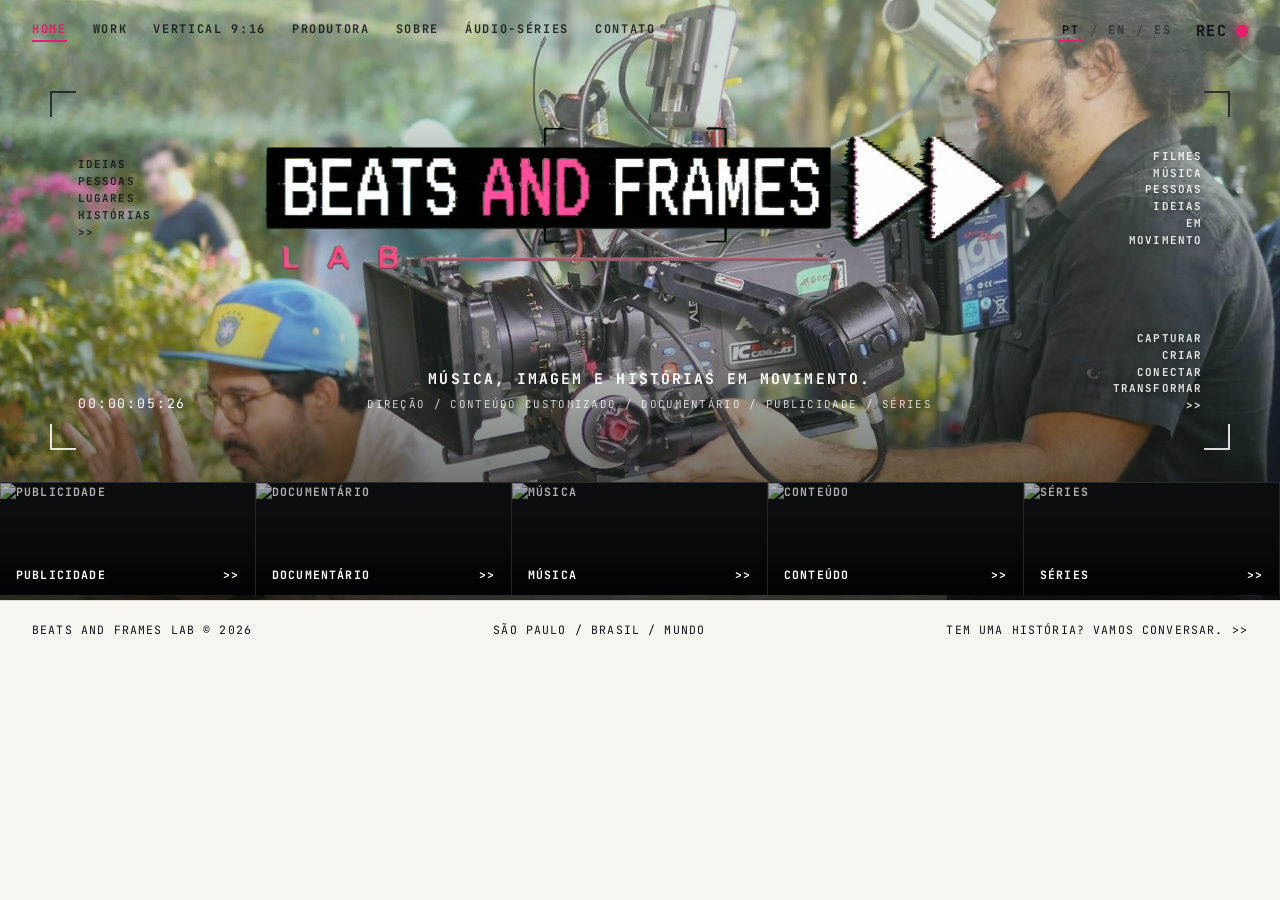
==== commit e22c452c: "Use approved real set, DJ, and editorial B&W photos across Hero, Produtora, and Sobre" ====
--- a/index.html
+++ b/index.html
@@ -5,7 +5,7 @@
   <meta name="viewport" content="width=device-width, initial-scale=1.0" />
   <title>BEATS AND FRAMES LAB — Kiko Costato • Diretor, Criador &amp; DJ</title>
   <meta name="description" content="Beats and Frames Lab (beatsandframes.com.br): Música, imagem e histórias em movimento. Direção, conteúdo customizado, documentário, publicidade e séries." />
-  <link rel="stylesheet" href="styles.css?v=8" />
+  <link rel="stylesheet" href="styles.css?v=9" />
 </head>
 <body>
   <div class="inner-topbar">
@@ -185,7 +185,7 @@
             <div class="sage-meta" data-i18n-html="prod_meta">IDEIAS / PESSOAS<br>PROCESSOS / RESULTADOS<br>&gt;&gt;</div>
           </div>
           <div class="sage-photo-frame">
-            <img src="assets/brand/frames_cinema.jpg" alt="Beats and Frames Lab — Produção" loading="lazy" />
+            <img src="assets/brand/produtora_real.jpg" alt="Beats and Frames Lab — Produção" loading="lazy" />
           </div>
         </div>
       </div>
@@ -203,12 +203,12 @@
           <a href="#work" data-page-link="work" class="btn-outline" data-i18n="about_cta">CONHEÇA A TRAJETÓRIA →</a>
         </div>
         <div class="sage-photo-frame portrait">
-          <img src="assets/brand/hero_kiko.jpg?v=3" alt="Kiko Costato" loading="lazy" />
+          <img src="assets/brand/kiko_retrato_real.jpg" alt="Kiko Costato" loading="lazy" />
         </div>
       </div>
       <div class="filmstrip-row">
-        <img src="assets/brand/beats_dj.jpg" alt="Beats — DJ" loading="lazy" />
-        <img src="assets/brand/frames_cinema.jpg" alt="Frames — Câmera" loading="lazy" />
+        <img src="assets/brand/kiko_dj_pb.jpg" alt="Kiko Costato — DJ" loading="lazy" />
+        <img src="assets/brand/kiko_camera_pb.jpg" alt="Kiko Costato — Direção e Câmera" loading="lazy" />
       </div>
     </div>
   </section>
@@ -256,6 +256,7 @@
     <a href="#contato" data-page-link="contato" data-i18n-html="footer_cta">TEM UMA HISTÓRIA? VAMOS CONVERSAR. &gt;&gt;</a>
   </footer>
 
+  <script src="tracking.js?v=1"></script>
   <script src="environments.js?v=8"></script>
   <script src="app.js?v=8"></script>
 </body>
--- a/styles.css
+++ b/styles.css
@@ -39,8 +39,8 @@
   color: #fff;
   overflow: hidden;
   background:
-    linear-gradient(180deg, rgba(164, 188, 173, 0.52) 0%, rgba(120, 148, 134, 0.18) 46%, rgba(12, 16, 14, 0.82) 100%),
-    url('assets/brand/hero_rooftop.jpg') center/cover no-repeat;
+    linear-gradient(180deg, rgba(164, 188, 173, 0.52) 0%, rgba(120, 148, 134, 0.24) 46%, rgba(12, 16, 14, 0.84) 100%),
+    url('assets/brand/hero_real_set.jpg') center 30%/cover no-repeat;
 }
 
 .hero-topbar {
@@ -285,11 +285,11 @@
 }
 .split-pane.beats {
   background: linear-gradient(90deg, rgba(14, 24, 14, 0.58), rgba(14, 24, 14, 0.35)),
-    url('assets/brand/beats_dj.jpg') center/cover no-repeat;
+    url('assets/brand/beats_dj_real.jpg') center/cover no-repeat;
 }
 .split-pane.frames {
   background: linear-gradient(90deg, rgba(22, 14, 10, 0.60), rgba(22, 14, 10, 0.35)),
-    url('assets/brand/frames_cinema.jpg') center/cover no-repeat;
+    url('assets/brand/frames_set_real.jpg') center/cover no-repeat;
   border-left: 1px solid rgba(255,255,255,0.12);
 }
 .split-pane h3 { font-family: 'Oswald', sans-serif; font-size: 2.6rem; margin: 0 0 8px; line-height: 1; }
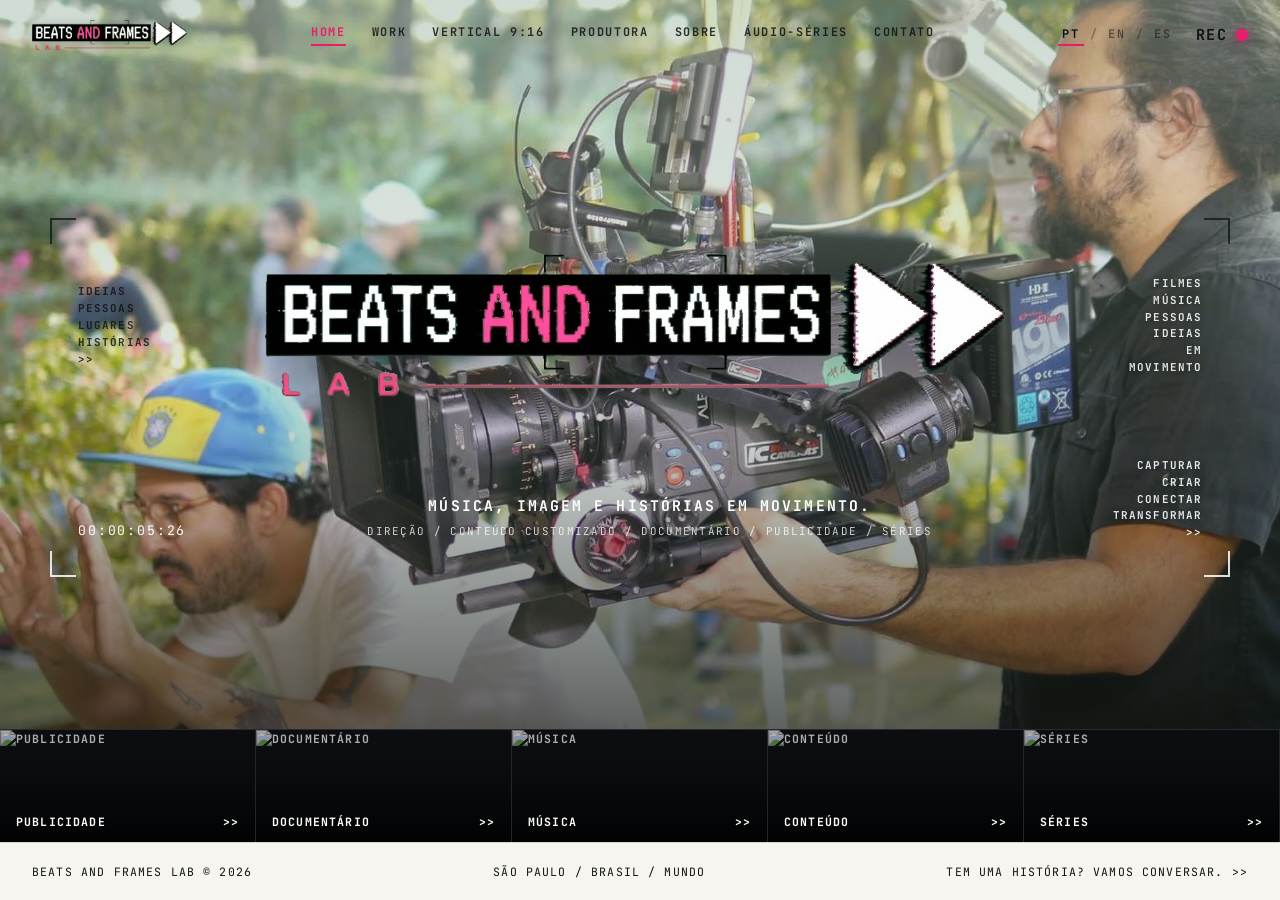
==== commit 71f063a0: "fix: expand hero full-height to footer and place graphic logo top-left across all tabs" ====
--- a/index.html
+++ b/index.html
@@ -5,11 +5,13 @@
   <meta name="viewport" content="width=device-width, initial-scale=1.0" />
   <title>BEATS AND FRAMES LAB — Kiko Costato • Diretor, Criador &amp; DJ</title>
   <meta name="description" content="Beats and Frames Lab (beatsandframes.com.br): Música, imagem e histórias em movimento. Direção, conteúdo customizado, documentário, publicidade e séries." />
-  <link rel="stylesheet" href="styles.css?v=9" />
+  <link rel="stylesheet" href="styles.css?v=11" />
 </head>
 <body>
   <div class="inner-topbar">
-    <a href="#home" class="inner-brand" data-page-link="home">BEATS <span class="pink">AND</span> FRAMES LAB</a>
+    <a href="#home" class="topbar-brand" data-page-link="home" aria-label="Beats and Frames Lab — Home">
+      <img src="assets/brand/logo_transparent.png" alt="BEATS AND FRAMES LAB" class="topbar-logo-img" />
+    </a>
     <nav class="hero-nav">
       <a href="#home" data-page-link="home">Home</a>
       <a href="#work" data-page-link="work" data-i18n="nav_work">Work</a>
@@ -33,6 +35,9 @@
 
   <header class="hero page-view active" id="home" data-page="home">
     <div class="hero-topbar">
+      <a href="#home" class="topbar-brand" data-page-link="home" aria-label="Beats and Frames Lab — Home">
+        <img src="assets/brand/logo_transparent.png" alt="BEATS AND FRAMES LAB" class="topbar-logo-img" />
+      </a>
       <nav class="hero-nav">
         <a href="#home" data-page-link="home" class="active-nav">Home</a>
         <a href="#work" data-page-link="work" data-i18n="nav_work">Work</a>
@@ -208,7 +213,7 @@
       </div>
       <div class="filmstrip-row">
         <img src="assets/brand/kiko_dj_pb.jpg" alt="Kiko Costato — DJ" loading="lazy" />
-        <img src="assets/brand/kiko_camera_pb.jpg" alt="Kiko Costato — Direção e Câmera" loading="lazy" />
+        <img src="assets/brand/frames_set_real.jpg" alt="Kiko Costato — Direção e Monitor" loading="lazy" />
       </div>
     </div>
   </section>
@@ -257,7 +262,7 @@
   </footer>
 
   <script src="tracking.js?v=1"></script>
-  <script src="environments.js?v=8"></script>
+  <script src="environments.js?v=9"></script>
   <script src="app.js?v=8"></script>
 </body>
 </html>
--- a/styles.css
+++ b/styles.css
@@ -17,6 +17,10 @@
 html { scroll-behavior: smooth; }
 body {
   margin: 0;
+  min-height: 100vh;
+  min-height: 100dvh;
+  display: flex;
+  flex-direction: column;
   font-family: 'Inter', -apple-system, BlinkMacSystemFont, sans-serif;
   background: var(--paper);
   color: var(--ink);
@@ -32,7 +36,8 @@
 /* Viewfinder Hero */
 .hero {
   position: relative;
-  min-height: 600px;
+  min-height: calc(100vh - 58px);
+  min-height: calc(100dvh - 58px);
   display: flex;
   flex-direction: column;
   justify-content: space-between;
@@ -49,12 +54,31 @@
   display: flex;
   justify-content: space-between;
   align-items: center;
+  gap: 20px;
   padding: 20px 32px;
   font-family: 'JetBrains Mono', monospace;
   font-size: 0.74rem;
   letter-spacing: 0.14em;
   text-transform: uppercase;
   color: #111315;
+}
+.topbar-brand {
+  display: inline-flex;
+  align-items: center;
+  flex-shrink: 0;
+  line-height: 0;
+  transition: opacity 0.15s ease, transform 0.15s ease;
+}
+.topbar-brand:hover {
+  opacity: 0.9;
+  transform: translateY(-1px);
+}
+.topbar-logo-img {
+  height: 30px;
+  width: auto;
+  display: block;
+  object-fit: contain;
+  filter: drop-shadow(0 2px 6px rgba(0, 0, 0, 0.28));
 }
 .hero-nav { display: flex; gap: 26px; flex-wrap: wrap; }
 .hero-nav a { font-weight: 700; opacity: 0.86; transition: opacity 0.15s; }
@@ -407,6 +431,7 @@
 .contact-form button { background: var(--pink); color: #fff; border: 0; padding: 12px 22px; font-family: 'JetBrains Mono', monospace; font-size: 0.78rem; font-weight: 700; letter-spacing: 0.1em; text-transform: uppercase; cursor: pointer; align-self: flex-start; }
 
 .footer-bar {
+  margin-top: auto;
   background: var(--paper);
   border-top: 1px solid var(--border-light);
   padding: 20px 32px;
@@ -505,6 +530,9 @@
 }
 .env-pill.active, .env-pill:hover { background: var(--pink); color: #fff; border-color: var(--pink); }
 .env-action {
+  display: inline-flex;
+  align-items: center;
+  text-decoration: none;
   background: var(--pink);
   color: #fff;
   border: 0;
@@ -516,6 +544,20 @@
   cursor: pointer;
 }
 .env-action:hover { background: var(--pink-hover); }
+.env-console-fm80 { padding: 20px; }
+.env-fm80-frame-wrap {
+  width: 100%;
+  background: #111315;
+  overflow: hidden;
+}
+.env-fm80-iframe {
+  width: 100%;
+  height: 820px;
+  min-height: 680px;
+  border: 1px solid #262b32;
+  background: #111315;
+  display: block;
+}
 .synth-keys {
   display: flex;
   gap: 4px;
@@ -573,6 +615,7 @@
 /* True Multi-Page Navigation (Paginado) */
 .page-view { display: none; }
 .page-view.active { display: block; animation: pageFade 0.2s ease-out; }
+.hero.page-view.active { display: flex; flex: 1 0 auto; }
 @keyframes pageFade { from { opacity: 0; transform: translateY(4px); } to { opacity: 1; transform: translateY(0); } }
 
 .inner-topbar {
@@ -643,4 +686,8 @@
   .featured-media::after { display: none; }
   .featured-info { background: var(--paper); }
   .filmstrip-row { grid-template-columns: 1fr; }
-}
+  .env-console-fm80 { padding: 14px; }
+  .env-fm80-iframe { height: 740px; min-height: 580px; }
+  .topbar-logo-img { height: 24px; }
+  .hero-topbar, .inner-topbar { padding: 14px 18px; }
+}
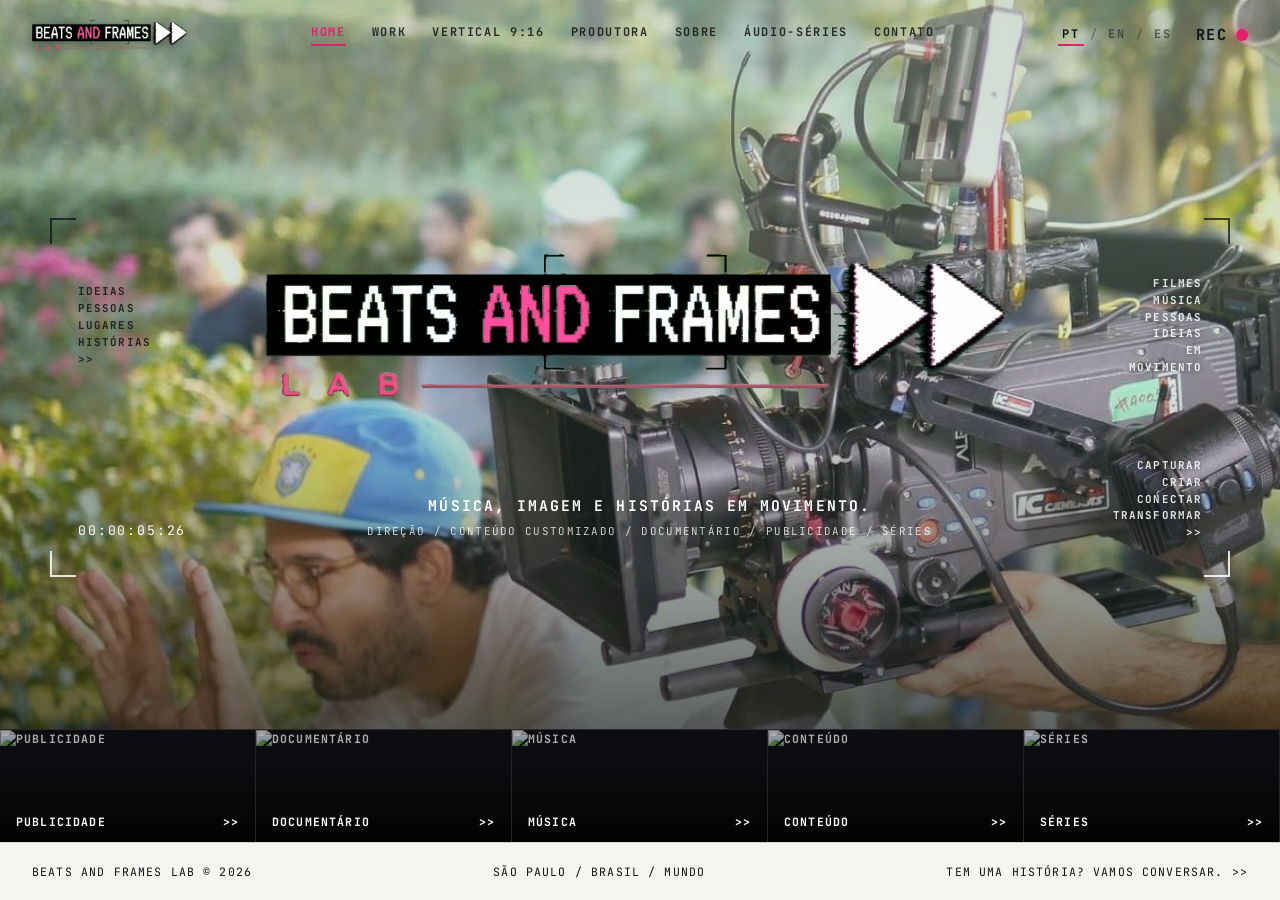
==== commit 57875784: "chore: crop operator out of hero image leaving only camera and arm" ====
--- a/index.html
+++ b/index.html
@@ -5,7 +5,7 @@
   <meta name="viewport" content="width=device-width, initial-scale=1.0" />
   <title>BEATS AND FRAMES LAB — Kiko Costato • Diretor, Criador &amp; DJ</title>
   <meta name="description" content="Beats and Frames Lab (beatsandframes.com.br): Música, imagem e histórias em movimento. Direção, conteúdo customizado, documentário, publicidade e séries." />
-  <link rel="stylesheet" href="styles.css?v=11" />
+  <link rel="stylesheet" href="styles.css?v=12" />
 </head>
 <body>
   <div class="inner-topbar">
--- a/styles.css
+++ b/styles.css
@@ -45,7 +45,7 @@
   overflow: hidden;
   background:
     linear-gradient(180deg, rgba(164, 188, 173, 0.52) 0%, rgba(120, 148, 134, 0.24) 46%, rgba(12, 16, 14, 0.84) 100%),
-    url('assets/brand/hero_real_set.jpg') center 30%/cover no-repeat;
+    url('assets/brand/hero_real_set.jpg?v=2') center 55%/cover no-repeat;
 }
 
 .hero-topbar {
